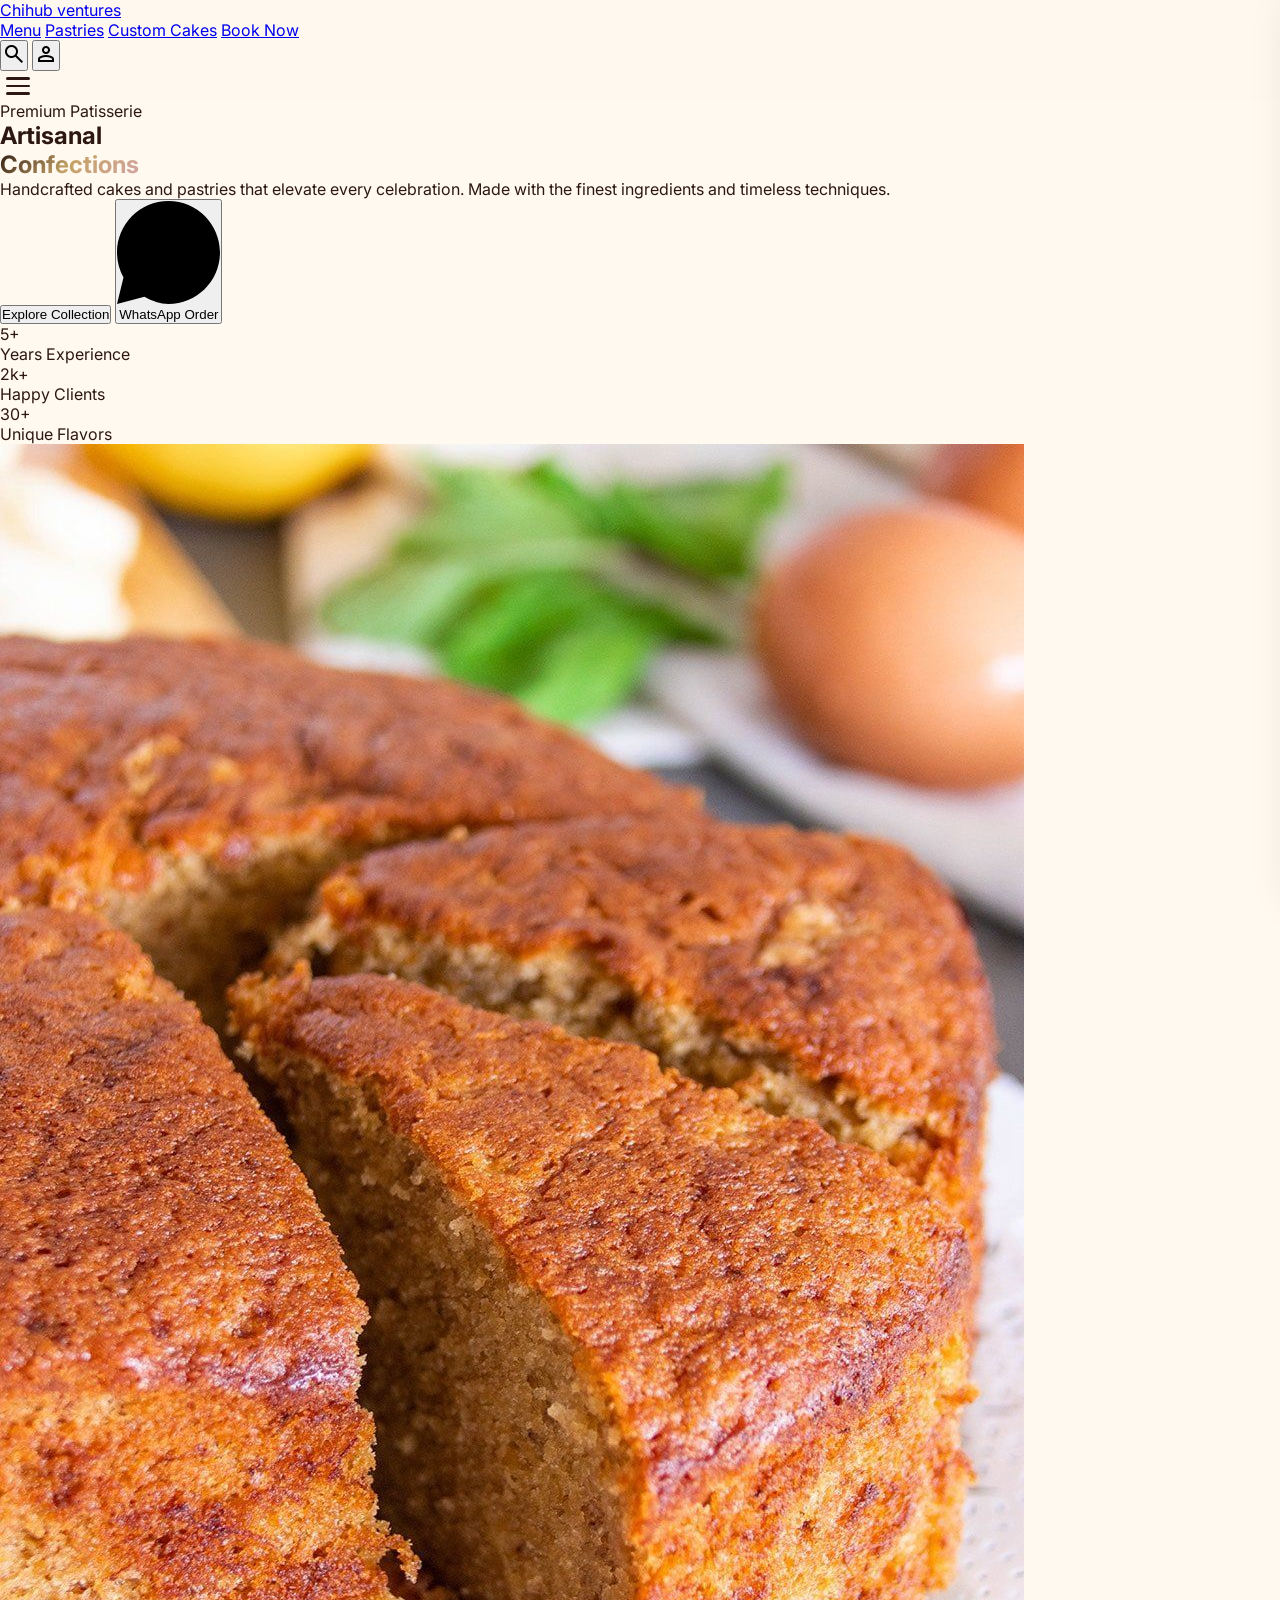
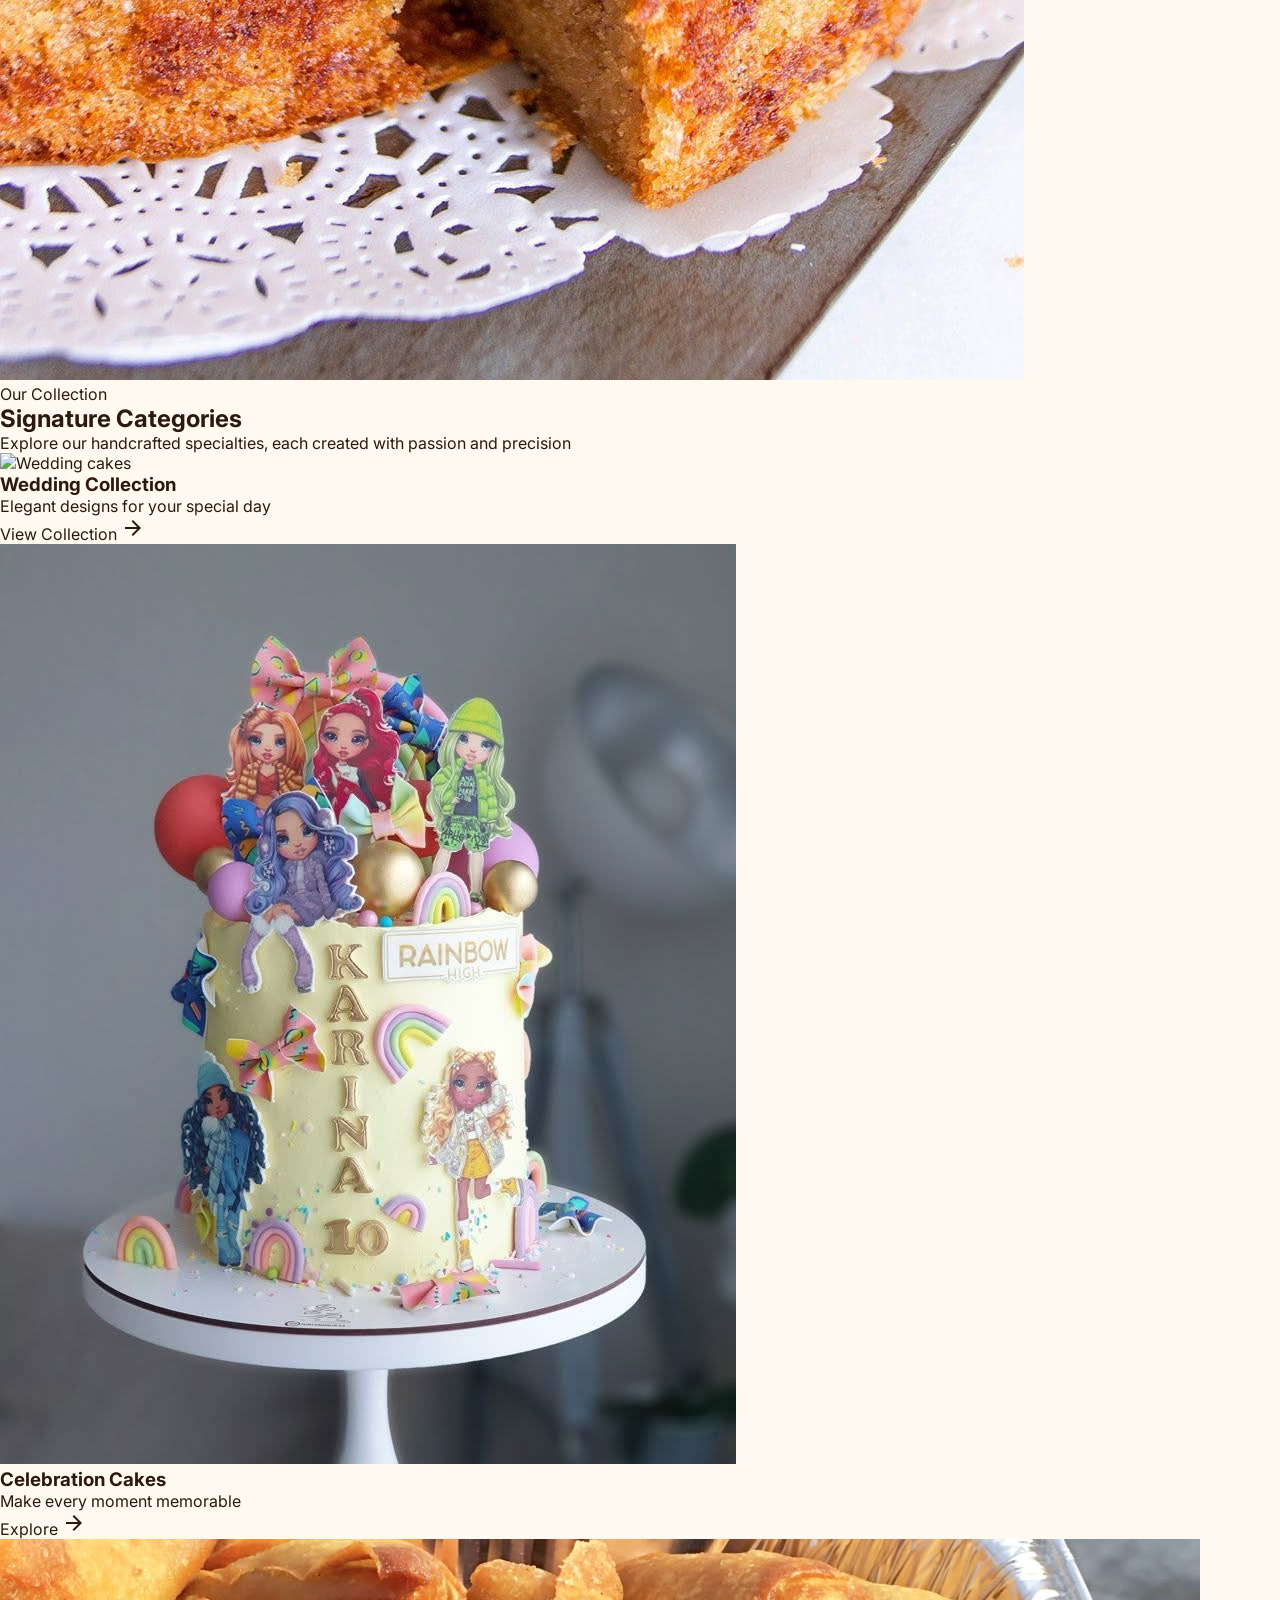
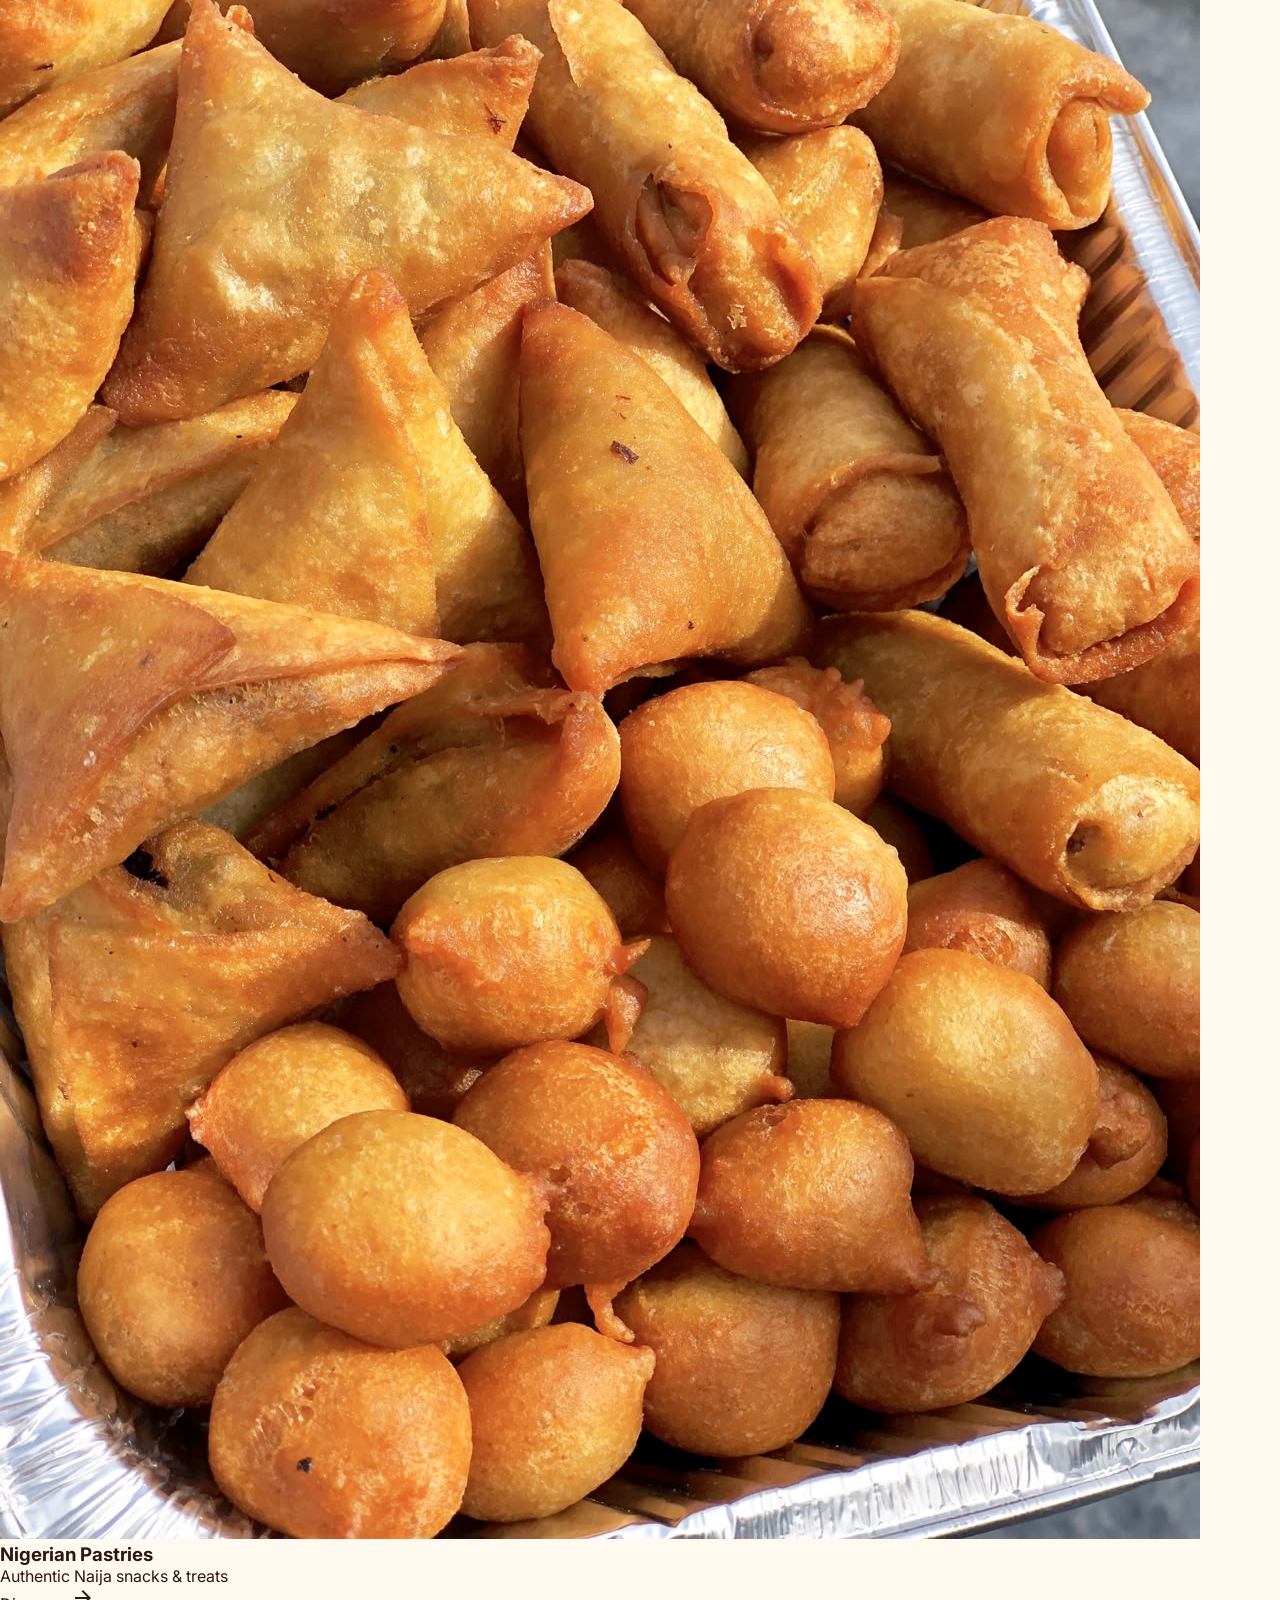
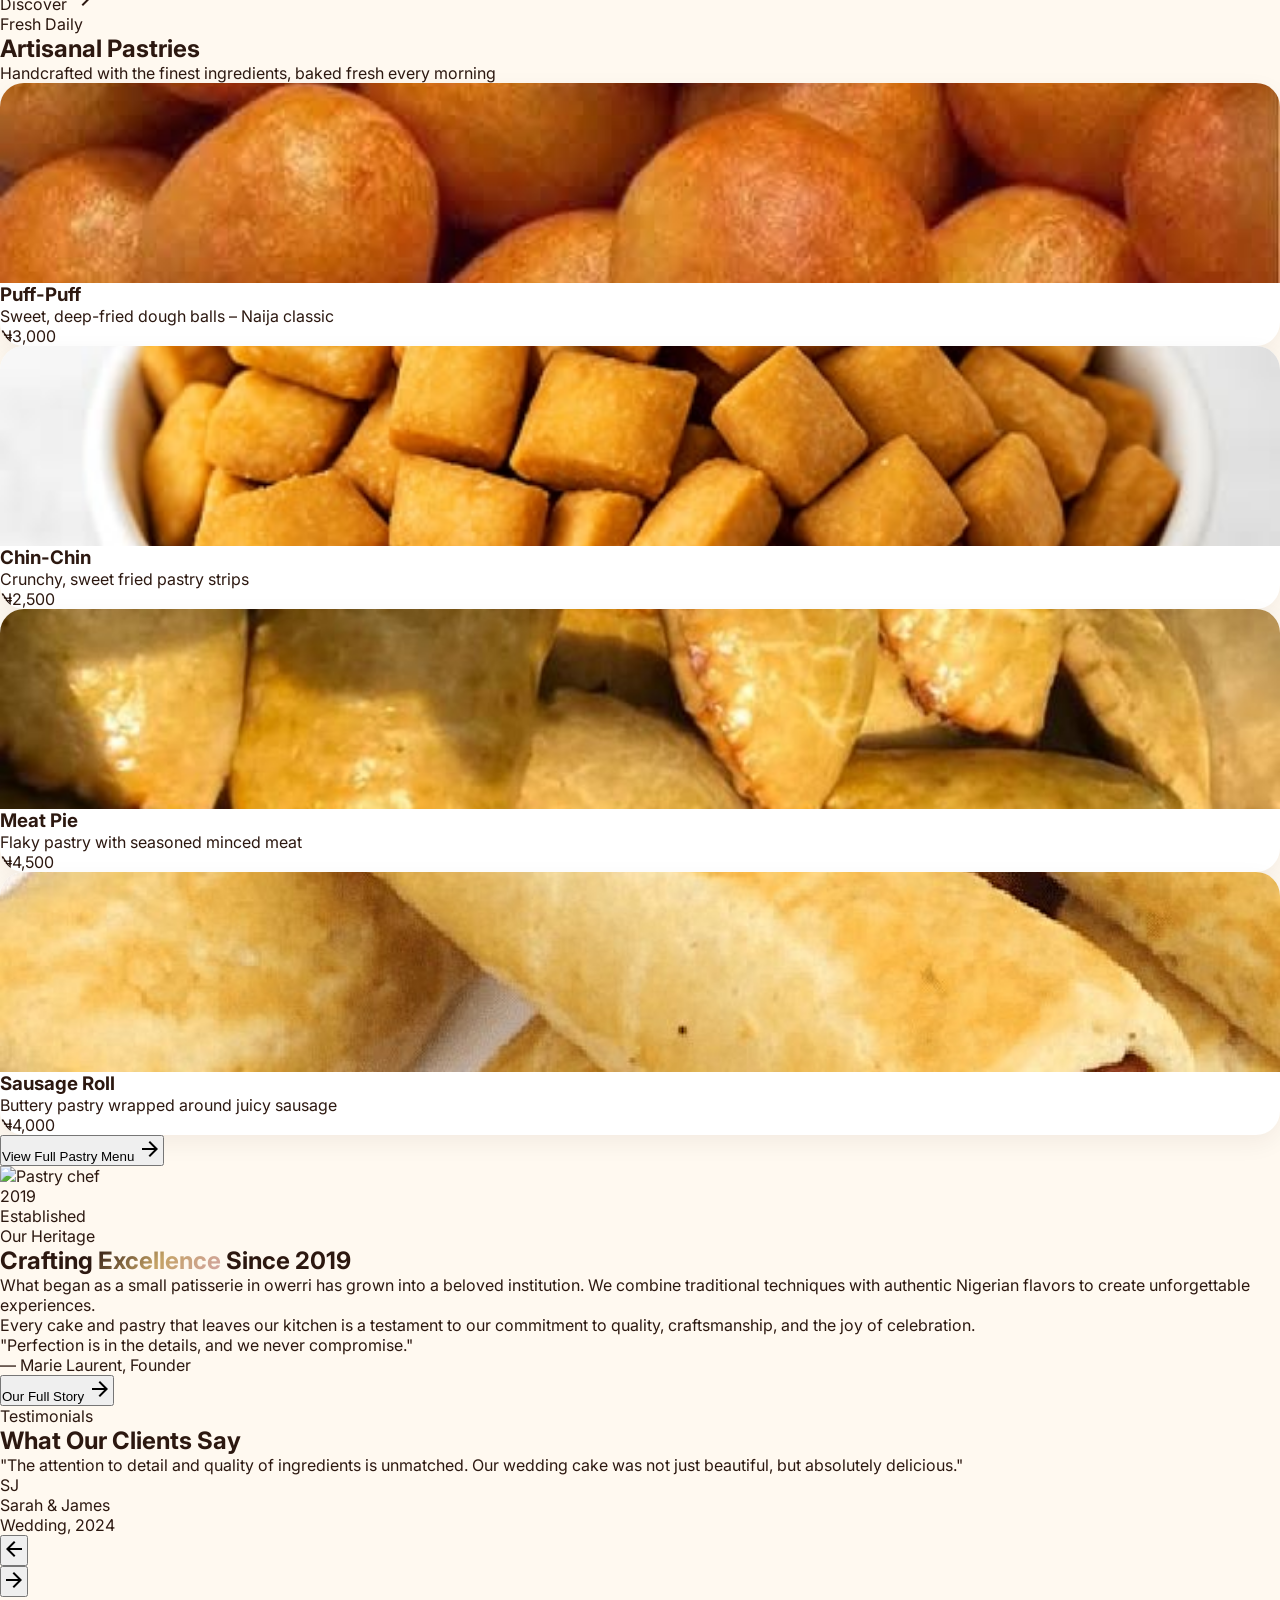
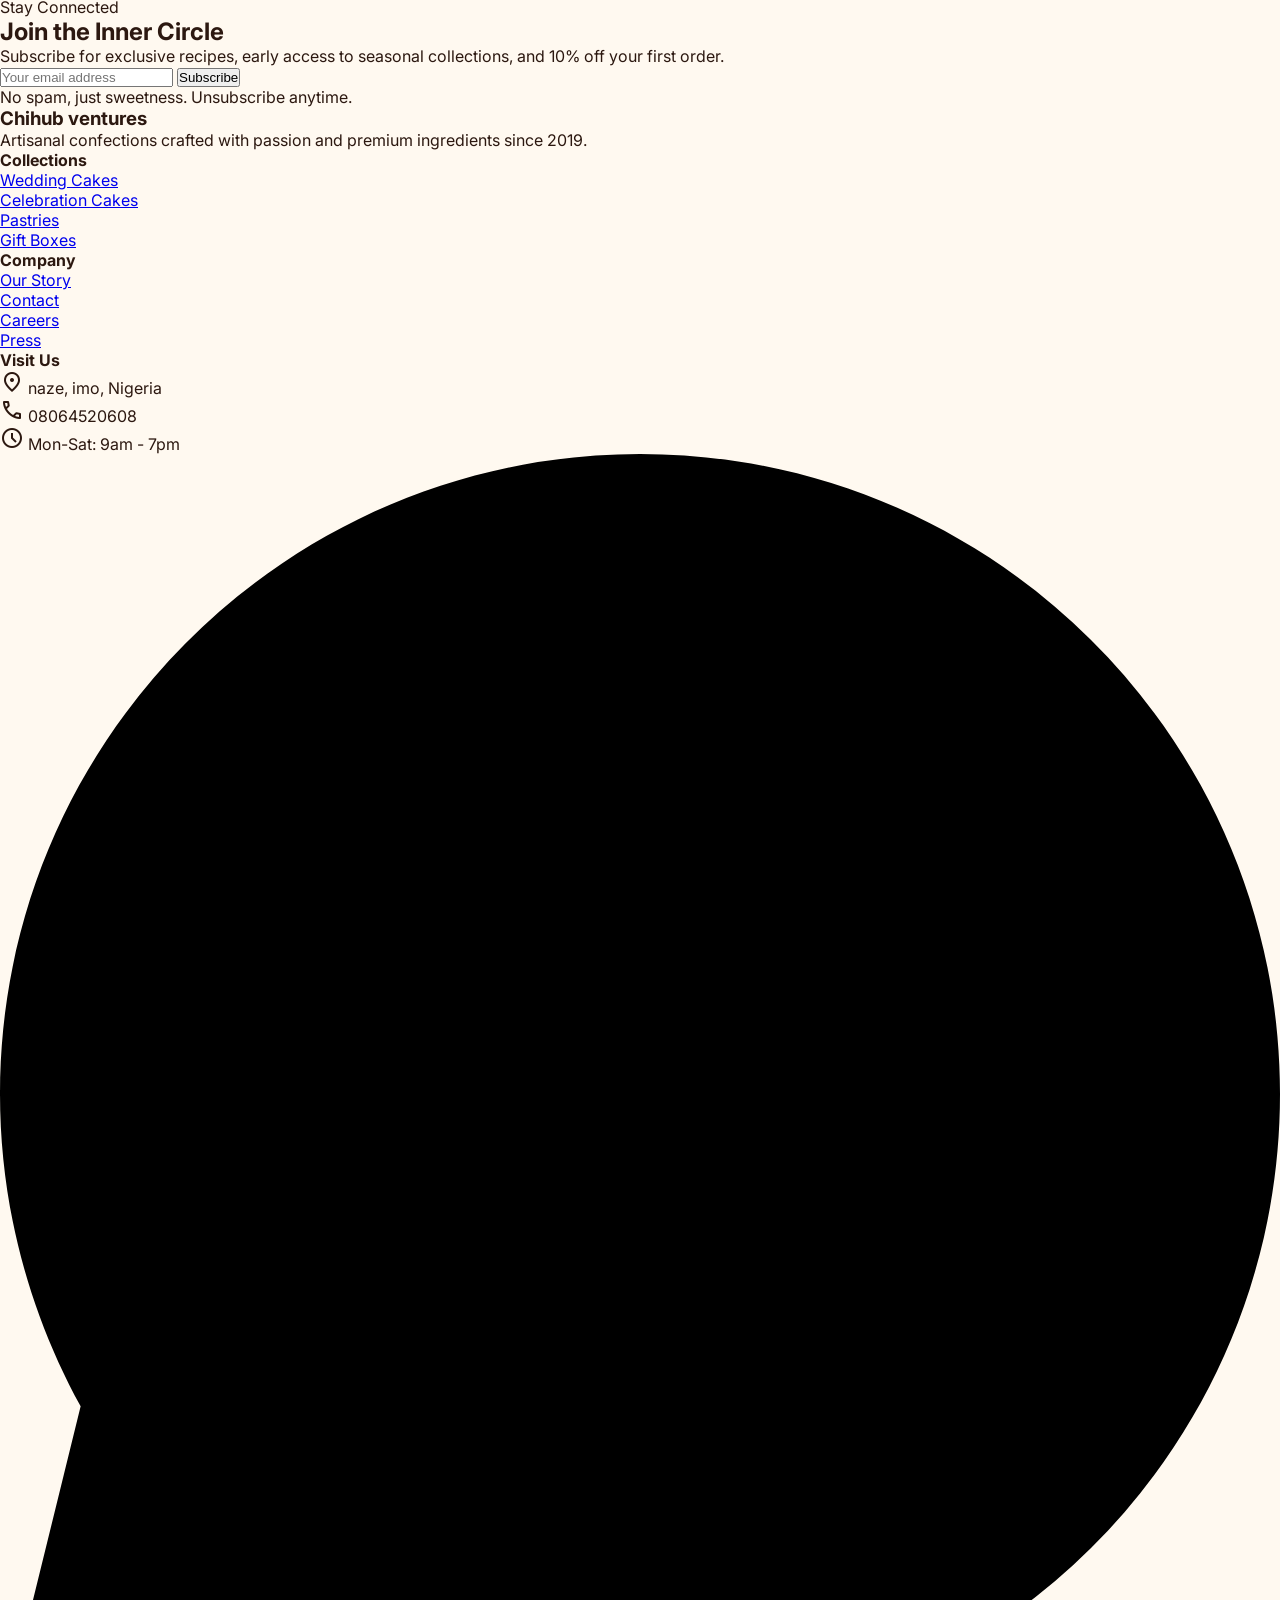
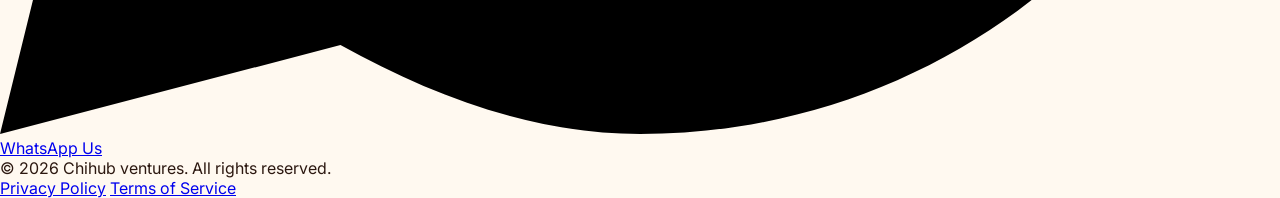
==== index.html @ c1a5bcb9 "made some changes" ====
<!DOCTYPE html>
<html class="light" lang="en">
<head>
    <meta charset="utf-8"/>
    <meta content="width=device-width, initial-scale=1.0" name="viewport"/>
    <title>Chihub ventures | Artisanal Confections</title>
    <script src="https://cdn.tailwindcss.com?plugins=forms,container-queries"></script>
    <link href="https://fonts.googleapis.com/css2?family=Libre+Caslon+Text:ital,wght@0,400;0,700;1,400&family=Plus+Jakarta+Sans:wght@300;400;500;600;700;800&family=Inter:wght@300;400;500;600;700;800;900&display=swap" rel="stylesheet"/>
    <link rel="stylesheet" href="./style.css">
    <link href="https://fonts.googleapis.com/css2?family=Material+Symbols+Outlined:wght,FILL@100..700,0..1&display=swap" rel="stylesheet"/>
    <script id="tailwind-config">
        tailwind.config = {
            darkMode: "class",
            theme: {
                extend: {
                    colors: {
                        'cream': '#FFF9F0',
                        'chocolate': '#2C1810',
                        'caramel': '#C4A265',
                        'rose': '#D4A5A5',
                        'charcoal': '#1A1A1A',
                        'warm-gray': '#F5F0EB',
                        'soft-black': '#2D2D2D',
                    },
                    fontFamily: {
                        'display': ['Libre Caslon Text', 'serif'],
                        'sans': ['Inter', 'Plus Jakarta Sans', 'sans-serif'],
                    },
                    animation: {
                        'float': 'float 6s ease-in-out infinite',
                        'float-delayed': 'float 6s ease-in-out 2s infinite',
                        'slide-up': 'slideUp 0.8s cubic-bezier(0.16, 1, 0.3, 1) forwards',
                        'fade-in': 'fadeIn 0.5s ease forwards',
                        'scale-in': 'scaleIn 0.6s cubic-bezier(0.16, 1, 0.3, 1) forwards',
                    },
                    keyframes: {
                        float: {
                            '0%, 100%': { transform: 'translateY(0px)' },
                            '50%': { transform: 'translateY(-20px)' },
                        },
                        slideUp: {
                            '0%': { opacity: '0', transform: 'translateY(60px)' },
                            '100%': { opacity: '1', transform: 'translateY(0)' },
                        },
                        fadeIn: {
                            '0%': { opacity: '0' },
                            '100%': { opacity: '1' },
                        },
                        scaleIn: {
                            '0%': { opacity: '0', transform: 'scale(0.9)' },
                            '100%': { opacity: '1', transform: 'scale(1)' },
                        },
                    },
                },
            },
        }
    </script>
</head>
<body class="bg-cream">

    <!-- WHATSAPP FLOATING BUTTON -->
    <a href="https://wa.me/2348064520608?text=Hello%20Chihub%20ventures!%20I'd%20like%20to%20place%20an%20order%20or%20make%20an%20inquiry." 
       target="_blank" 
       class="whatsapp-float bg-[#25D366] text-white w-16 h-16 rounded-full shadow-2xl flex items-center justify-center transition-transform cursor-pointer z-50"
       title="Chat with us on WhatsApp">
        <svg viewBox="0 0 32 32" class="w-8 h-8 fill-current">
            <path d="M16 0C7.164 0 0 7.164 0 16c0 2.816 0.736 5.472 2.016 7.808L0 32l8.512-2.224C10.848 31.072 13.36 32 16 32c8.836 0 16-7.164 16-16S24.836 0 16 0zm0 28.8c-2.4 0-4.64-0.64-6.608-1.76l-0.48-0.288-5.056 1.328 1.344-4.928-0.304-0.48C4.304 21.28 3.6 19.04 3.6 16.8 3.6 9.36 9.16 3.2 16 3.2s12.4 6.16 12.4 13.6S22.84 28.8 16 28.8zm6.8-10.24c-0.368-0.192-2.192-1.088-2.528-1.216-0.336-0.128-0.576-0.192-0.816 0.192-0.24 0.384-0.928 1.216-1.136 1.472-0.208 0.256-0.416 0.288-0.784 0.096-0.368-0.192-1.552-0.576-2.96-1.824-1.088-0.976-1.824-2.176-2.048-2.544-0.224-0.368-0.032-0.56 0.16-0.736 0.16-0.16 0.368-0.416 0.544-0.624 0.176-0.208 0.24-0.352 0.368-0.592 0.128-0.24 0.064-0.448-0.032-0.624-0.096-0.176-0.816-1.968-1.12-2.688-0.304-0.72-0.608-0.624-0.816-0.624-0.208 0-0.448-0.032-0.688-0.032s-0.624 0.096-0.944 0.448c-0.32 0.352-1.232 1.2-1.232 2.928s1.264 3.392 1.44 3.632c0.176 0.24 2.48 3.792 6.016 5.312 0.848 0.368 1.504 0.592 2.016 0.752 0.848 0.272 1.616 0.224 2.224 0.128 0.68-0.096 2.192-0.896 2.496-1.76 0.304-0.864 0.304-1.6 0.208-1.76-0.096-0.16-0.336-0.256-0.704-0.448z"/>
        </svg>
    </a>

    <!-- LOADING SCREEN -->
    <div id="loader" class="fixed inset-0 z-[10000] bg-cream flex flex-col items-center justify-center transition-all duration-1000">
        <div class="text-center space-y-8">
            <div class="relative w-24 h-24 mx-auto">
                <div class="absolute inset-0 flex items-center justify-center text-6xl animate-bounce">🎂</div>
                <div class="absolute inset-0 border-4 border-caramel/20 rounded-full animate-ping"></div>
            </div>
            <div>
                <h1 class="text-4xl font-display font-bold text-chocolate tracking-tight">
                    Chihub ventures
                </h1>
                <p class="text-chocolate/40 text-sm font-sans mt-2">Crafting Excellence</p>
            </div>
            <div class="w-64 h-1 bg-chocolate/10 rounded-full overflow-hidden mx-auto">
                <div id="loader-bar" class="h-full bg-gradient-to-r from-caramel to-rose rounded-full transition-all duration-300" style="width: 0%"></div>
            </div>
            <p id="loader-percent" class="text-chocolate/50 text-sm font-sans">0%</p>
        </div>
    </div>

    <!-- MOBILE MENU OVERLAY -->
    <div class="mobile-menu-overlay" id="mobileMenuOverlay" onclick="closeMobileMenu()"></div>

    <!-- MOBILE MENU PANEL -->
    <div class="mobile-menu-panel" id="mobileMenuPanel">
        <button class="close-btn" onclick="closeMobileMenu()">✕</button>
        <div class="brand">Chihub<span>ventures</span></div>
        <a class="nav-link" href="#" onclick="navigateTo('home'); closeMobileMenu();">
            <span class="material-symbols-outlined">home</span> Home
        </a>
        <a class="nav-link" href="#" onclick="navigateTo('menu'); closeMobileMenu();">
            <span class="material-symbols-outlined">cake</span> Menu
        </a>
        <a class="nav-link" href="#" onclick="navigateTo('pastries'); closeMobileMenu();">
            <span class="material-symbols-outlined">bakery_dining</span> Pastries
        </a>
        <a class="nav-link" href="#" onclick="navigateTo('custom'); closeMobileMenu();">
            <span class="material-symbols-outlined">brush</span> Custom Cakes
        </a>
        <a class="nav-link" href="#" onclick="openConsultation(); closeMobileMenu();">
            <span class="material-symbols-outlined">calendar_month</span> Book Now
        </a>
        <a class="nav-link" href="#" onclick="openProfile(); closeMobileMenu();">
            <span class="material-symbols-outlined">person</span> My Profile
        </a>
        <div class="mobile-cta">
            <button onclick="openConsultation(); closeMobileMenu();">
                <svg viewBox="0 0 32 32" class="w-5 h-5 fill-current"><path d="M16 0C7.164 0 0 7.164 0 16c0 2.816 0.736 5.472 2.016 7.808L0 32l8.512-2.224C10.848 31.072 13.36 32 16 32c8.836 0 16-7.164 16-16S24.836 0 16 0z"/></svg>
                Start a Consultation
            </button>
        </div>
    </div>

    <!-- WHATSAPP CONSULTATION MODAL -->
    <div class="modal" id="consultationModal">
        <div class="bg-white rounded-3xl shadow-2xl w-full max-w-lg mx-4 overflow-hidden relative" onclick="event.stopPropagation()">
            <button onclick="closeConsultation()" class="absolute top-4 right-4 text-chocolate/50 hover:text-chocolate transition-colors z-10">
                <span class="material-symbols-outlined">close</span>
            </button>
            <div class="bg-chocolate p-8 text-cream text-center">
                <span class="text-5xl mb-4 block">🎂</span>
                <h2 class="text-2xl font-display font-bold mb-2">Book a Consultation</h2>
                <p class="text-cream/80 text-sm font-sans">Let's create something amazing together!</p>
            </div>
            <div class="p-8">
                <form id="consultationForm" class="space-y-4">
                    <div>
                        <label class="block text-sm font-sans font-semibold text-chocolate mb-2">Your Name</label>
                        <input type="text" id="consultName" required 
                               class="w-full px-4 py-3 rounded-xl border border-chocolate/20 focus:border-caramel focus:outline-none transition-colors"
                               placeholder="Enter your full name"/>
                    </div>
                    <div>
                        <label class="block text-sm font-sans font-semibold text-chocolate mb-2">Phone Number</label>
                        <input type="tel" id="consultPhone" required 
                               class="w-full px-4 py-3 rounded-xl border border-chocolate/20 focus:border-caramel focus:outline-none transition-colors"
                               placeholder="e.g., 08012345678"/>
                    </div>
                    <div>
                        <label class="block text-sm font-sans font-semibold text-chocolate mb-2">What do you need?</label>
                        <select id="consultType" class="w-full px-4 py-3 rounded-xl border border-chocolate/20 focus:border-caramel focus:outline-none transition-colors">
                            <option value="Wedding Cake">Wedding Cake</option>
                            <option value="Birthday Cake">Birthday Cake</option>
                            <option value="Pastries">Nigerian Pastries</option>
                            <option value="Small Chops">Small Chops</option>
                            <option value="Corporate Event">Corporate Event</option>
                            <option value="Other">Other</option>
                        </select>
                    </div>
                    <div>
                        <label class="block text-sm font-sans font-semibold text-chocolate mb-2">Event Date</label>
                        <input type="date" id="consultDate" 
                               class="w-full px-4 py-3 rounded-xl border border-chocolate/20 focus:border-caramel focus:outline-none transition-colors"/>
                    </div>
                    <div>
                        <label class="block text-sm font-sans font-semibold text-chocolate mb-2">Additional Details</label>
                        <textarea id="consultDetails" rows="3"
                                  class="w-full px-4 py-3 rounded-xl border border-chocolate/20 focus:border-caramel focus:outline-none transition-colors"
                                  placeholder="Any special requirements or preferences..."></textarea>
                    </div>
                    <button type="submit" class="w-full bg-[#25D366] text-white py-4 rounded-xl font-sans font-semibold hover:bg-[#20bd5a] transition-all flex items-center justify-center gap-2">
                        <svg viewBox="0 0 32 32" class="w-5 h-5 fill-current">
                            <path d="M16 0C7.164 0 0 7.164 0 16c0 2.816 0.736 5.472 2.016 7.808L0 32l8.512-2.224C10.848 31.072 13.36 32 16 32c8.836 0 16-7.164 16-16S24.836 0 16 0z"/>
                        </svg>
                        Continue on WhatsApp
                    </button>
                </form>
                <p class="text-xs text-chocolate/40 text-center mt-4 font-sans">You'll be redirected to WhatsApp to complete your booking</p>
            </div>
        </div>
    </div>

    <!-- SEARCH MODAL -->
    <div class="modal" id="searchModal">
        <div class="bg-white rounded-3xl shadow-2xl w-full max-w-2xl mx-4 overflow-hidden" onclick="event.stopPropagation()">
            <div class="p-6 border-b">
                <div class="flex items-center gap-4">
                    <span class="material-symbols-outlined text-chocolate/50">search</span>
                    <input type="text" id="searchInput" placeholder="Search cakes, pastries, flavors..." 
                           class="flex-1 text-lg font-sans text-chocolate outline-none placeholder-chocolate/30"
                           autocomplete="off"/>
                    <button onclick="closeSearch()" class="text-chocolate/50 hover:text-chocolate transition-colors">
                        <span class="material-symbols-outlined">close</span>
                    </button>
                </div>
            </div>
            <div class="search-results p-6" id="searchResults">
                <p class="text-chocolate/40 text-sm font-sans text-center">Start typing to search...</p>
            </div>
        </div>
    </div>

    <!-- PROFILE MODAL -->
    <div class="modal" id="profileModal">
        <div class="bg-white rounded-3xl shadow-2xl w-full max-w-2xl mx-4 max-h-[90vh] overflow-y-auto" onclick="event.stopPropagation()">
            <div class="p-8 border-b sticky top-0 bg-white z-10">
                <div class="flex items-center justify-between">
                    <h2 class="text-2xl font-display font-bold text-chocolate">My Profile</h2>
                    <button onclick="closeProfile()" class="text-chocolate/50 hover:text-chocolate transition-colors">
                        <span class="material-symbols-outlined">close</span>
                    </button>
                </div>
            </div>
            <div class="p-8 space-y-8">
                <div class="flex items-center gap-4 p-6 bg-warm-gray rounded-2xl">
                    <div class="w-16 h-16 bg-caramel rounded-full flex items-center justify-center text-white text-2xl font-bold">V</div>
                    <div>
                        <h3 class="font-sans font-bold text-chocolate text-lg">Valued Customer</h3>
                        <p class="text-sm text-chocolate/50">Welcome back!</p>
                    </div>
                </div>
                <div>
                    <h3 class="font-display font-bold text-xl text-chocolate mb-4 flex items-center gap-2">
                        <span class="material-symbols-outlined text-caramel">history</span>
                        Recently Viewed
                    </h3>
                    <div id="recentlyViewed" class="space-y-3">
                        <p class="text-chocolate/40 text-sm font-sans text-center py-8">No items viewed yet. Start exploring our menu!</p>
                    </div>
                </div>
                <div>
                    <h3 class="font-display font-bold text-xl text-chocolate mb-4 flex items-center gap-2">
                        <span class="material-symbols-outlined text-caramel">bolt</span>
                        Quick Actions
                    </h3>
                    <div class="grid grid-cols-2 gap-3">
                        <button onclick="closeProfile(); navigateTo('menu')" class="p-4 bg-caramel/5 rounded-xl hover:bg-caramel/10 transition-colors text-left">
                            <span class="material-symbols-outlined text-caramel mb-2">cake</span>
                            <p class="font-sans font-semibold text-sm text-chocolate">View Cakes</p>
                        </button>
                        <button onclick="closeProfile(); navigateTo('pastries')" class="p-4 bg-rose/5 rounded-xl hover:bg-rose/10 transition-colors text-left">
                            <span class="material-symbols-outlined text-rose mb-2">bakery_dining</span>
                            <p class="font-sans font-semibold text-sm text-chocolate">View Pastries</p>
                        </button>
                        <button onclick="closeProfile(); openConsultation()" class="p-4 bg-chocolate/5 rounded-xl hover:bg-chocolate/10 transition-colors text-left">
                            <span class="material-symbols-outlined text-chocolate mb-2">calendar_month</span>
                            <p class="font-sans font-semibold text-sm text-chocolate">Book Consultation</p>
                        </button>
                        <a href="https://wa.me/2348064520608" target="_blank" class="p-4 bg-[#25D366]/5 rounded-xl hover:bg-[#25D366]/10 transition-colors text-left">
                            <span class="material-symbols-outlined text-[#25D366] mb-2">chat</span>
                            <p class="font-sans font-semibold text-sm text-chocolate">WhatsApp Chat</p>
                        </a>
                    </div>
                </div>
            </div>
        </div>
    </div>

    <!-- NAVIGATION -->
    <nav class="sticky top-0 z-50 bg-cream/90 backdrop-blur-xl border-b border-chocolate/5 transition-all duration-500" id="navbar">
        <div class="max-w-7xl mx-auto px-6 lg:px-12">
            <div class="flex items-center justify-between py-5">
                <a href="#" class="text-2xl font-display font-bold text-chocolate tracking-tight hover:opacity-80 transition-opacity" onclick="navigateTo('home')">
                    Chihub ventures
                </a>
                <div class="hidden lg:flex items-center gap-12">
                    <a href="#" class="text-sm font-sans font-medium text-chocolate/70 hover:text-chocolate transition-colors hover-line" onclick="navigateTo('menu')">Menu</a>
                    <a href="#" class="text-sm font-sans font-medium text-chocolate/70 hover:text-chocolate transition-colors hover-line" onclick="navigateTo('pastries')">Pastries</a>
                    <a href="#" class="text-sm font-sans font-medium text-chocolate/70 hover:text-chocolate transition-colors hover-line" onclick="navigateTo('custom')">Custom Cakes</a>
                    <a href="#" class="text-sm font-sans font-medium text-chocolate/70 hover:text-chocolate transition-colors hover-line" onclick="openConsultation()">Book Now</a>
                </div>
                <div class="flex items-center gap-5">
                    <button onclick="openSearch()" class="text-chocolate/70 hover:text-chocolate transition-colors">
                        <span class="material-symbols-outlined">search</span>
                    </button>
                    <button onclick="openProfile()" class="text-chocolate/70 hover:text-chocolate transition-colors relative">
                        <span class="material-symbols-outlined">person</span>
                        <span id="notificationDot" class="absolute -top-1 -right-1 w-2 h-2 bg-caramel rounded-full hidden"></span>
                    </button>
                    <!-- Mobile Hamburger Button -->
                    <button class="lg:hidden hamburger-btn" onclick="toggleMobileMenu()" aria-label="Toggle menu">
                        <span></span>
                        <span></span>
                        <span></span>
                    </button>
                </div>
            </div>
        </div>
        <div class="h-[2px] bg-chocolate/5">
            <div id="progress-bar" class="h-full bg-gradient-to-r from-caramel to-rose transition-all duration-300" style="width: 0%"></div>
        </div>
    </nav>

    <!-- HOME PAGE -->
    <div class="page active" id="home-page">
        <!-- Hero Section -->
        <section class="relative min-h-[90vh] flex items-center">
            <div class="absolute inset-0 z-0">
                <div class="absolute inset-0 bg-gradient-to-br from-cream via-warm-gray to-cream"></div>
                <div class="absolute top-20 right-20 w-96 h-96 bg-caramel/10 rounded-full blur-3xl animate-float"></div>
                <div class="absolute bottom-20 left-10 w-72 h-72 bg-rose/10 rounded-full blur-3xl animate-float-delayed"></div>
            </div>
            <div class="relative z-10 max-w-7xl mx-auto px-6 lg:px-12 w-full">
                <div class="grid lg:grid-cols-2 gap-16 items-center">
                    <div class="space-y-8 reveal">
                        <div class="space-y-4">
                            <span class="inline-block text-xs font-sans font-semibold text-caramel uppercase tracking-[0.3em] bg-caramel/5 px-4 py-2 rounded-full">Premium Patisserie</span>
                            <h1 class="text-5xl lg:text-7xl font-display font-bold text-chocolate leading-[1.1] tracking-tight">
                                Artisanal<br/>
                                <span class="text-gradient italic">Confections</span>
                            </h1>
                        </div>
                        <p class="text-lg text-chocolate/60 font-sans leading-relaxed max-w-lg">
                            Handcrafted cakes and pastries that elevate every celebration. Made with the finest ingredients and timeless techniques.
                        </p>
                        <div class="flex flex-wrap gap-4">
                            <button class="btn-primary bg-chocolate text-cream px-8 py-4 rounded-full text-sm font-sans font-semibold tracking-wider hover:bg-chocolate/90 transition-all transform hover:-translate-y-1 shadow-xl shadow-chocolate/10" onclick="navigateTo('menu')">
                                Explore Collection
                            </button>
                            <button class="border-2 border-chocolate/20 text-chocolate px-8 py-4 rounded-full text-sm font-sans font-semibold tracking-wider hover:border-chocolate hover:bg-chocolate/5 transition-all transform hover:-translate-y-1 flex items-center gap-2" onclick="openConsultation()">
                                <svg viewBox="0 0 32 32" class="w-4 h-4 fill-current"><path d="M16 0C7.164 0 0 7.164 0 16c0 2.816 0.736 5.472 2.016 7.808L0 32l8.512-2.224C10.848 31.072 13.36 32 16 32c8.836 0 16-7.164 16-16S24.836 0 16 0z"/></svg>
                                WhatsApp Order
                            </button>
                        </div>
                        <div class="flex gap-10 pt-4">
                            <div>
                                <div class="text-3xl font-display font-bold text-chocolate">5+</div>
                                <div class="text-xs text-chocolate/50 font-sans mt-1">Years Experience</div>
                            </div>
                            <div>
                                <div class="text-3xl font-display font-bold text-chocolate">2k+</div>
                                <div class="text-xs text-chocolate/50 font-sans mt-1">Happy Clients</div>
                            </div>
                            <div>
                                <div class="text-3xl font-display font-bold text-chocolate">30+</div>
                                <div class="text-xs text-chocolate/50 font-sans mt-1">Unique Flavors</div>
                            </div>
                        </div>
                    </div>
                    <div class="relative reveal">
                        <div class="relative rounded-3xl overflow-hidden shadow-2xl">
                            <img src="./images/cake1.jpg" 
                                 alt="hero cake" 
                                 class="w-full h-[600px] object-cover hover:scale-105 transition-transform duration-700"/>
                        </div>
                    </div>
                </div>
            </div>
        </section>

        <!-- Categories Grid -->
        <section class="py-24 lg:py-32">
            <div class="max-w-7xl mx-auto px-6 lg:px-12">
                <div class="text-center mb-16 reveal">
                    <span class="text-xs font-sans font-semibold text-caramel uppercase tracking-[0.3em]">Our Collection</span>
                    <h2 class="text-4xl lg:text-5xl font-display font-bold text-chocolate mt-4 mb-6">Signature Categories</h2>
                    <p class="text-chocolate/60 max-w-xl mx-auto font-sans">Explore our handcrafted specialties, each created with passion and precision</p>
                </div>
                <div class="grid md:grid-cols-2 lg:grid-cols-3 gap-6">
                    <div class="card-3d group relative bg-white rounded-3xl overflow-hidden shadow-lg hover:shadow-2xl transition-all duration-500 reveal cursor-pointer" data-tilt onclick="navigateTo('menu')">
                        <div class="relative h-80 overflow-hidden">
                            <img src="https://images.unsplash.com/photo-1535254973040-607b474cb50d?w=600&h=400&fit=crop&crop=center&auto=format" 
                                 alt="Wedding cakes" 
                                 class="w-full h-full object-cover group-hover:scale-110 transition-transform duration-700"/>
                            <div class="absolute inset-0 bg-gradient-to-t from-chocolate/80 via-transparent to-transparent opacity-0 group-hover:opacity-100 transition-opacity duration-500"></div>
                        </div>
                        <div class="p-6 relative">
                            <h3 class="text-xl font-display font-bold text-chocolate mb-2">Wedding Collection</h3>
                            <p class="text-sm text-chocolate/60 font-sans mb-4">Elegant designs for your special day</p>
                            <span class="text-sm font-sans font-semibold text-caramel hover:text-chocolate transition-colors inline-flex items-center gap-2 group/arrow cursor-pointer">
                                View Collection
                                <span class="material-symbols-outlined text-sm group-hover/arrow:translate-x-1 transition-transform">arrow_forward</span>
                            </span>
                        </div>
                    </div>
                    <div class="card-3d group relative bg-white rounded-3xl overflow-hidden shadow-lg hover:shadow-2xl transition-all duration-500 reveal cursor-pointer" data-tilt onclick="navigateTo('menu')">
                        <div class="relative h-80 overflow-hidden">
                            <img src="./images/IMG_4924.JPG" 
                                 alt="Birthday cakes"  
                                 class="w-full h-full object-cover group-hover:scale-110 transition-transform duration-700"/>
                            <div class="absolute inset-0 bg-gradient-to-t from-chocolate/80 via-transparent to-transparent opacity-0 group-hover:opacity-100 transition-opacity duration-500"></div>
                        </div>
                        <div class="p-6 relative">
                            <h3 class="text-xl font-display font-bold text-chocolate mb-2">Celebration Cakes</h3>
                            <p class="text-sm text-chocolate/60 font-sans mb-4">Make every moment memorable</p>
                            <span class="text-sm font-sans font-semibold text-caramel hover:text-chocolate transition-colors inline-flex items-center gap-2 group/arrow cursor-pointer">
                                Explore
                                <span class="material-symbols-outlined text-sm group-hover/arrow:translate-x-1 transition-transform">arrow_forward</span>
                            </span>
                        </div>
                    </div>
                    <div class="card-3d group relative bg-white rounded-3xl overflow-hidden shadow-lg hover:shadow-2xl transition-all duration-500 reveal cursor-pointer" data-tilt onclick="navigateTo('pastries')">
                        <div class="relative h-80 overflow-hidden">
                            <img src="./images/smallchops.jpg" 
                                 alt="Seasonal specials" 
                                 class="w-full h-full object-cover group-hover:scale-110 transition-transform duration-700"/>
                            <div class="absolute inset-0 bg-gradient-to-t from-chocolate/80 via-transparent to-transparent opacity-0 group-hover:opacity-100 transition-opacity duration-500"></div>
                        </div>
                        <div class="p-6 relative">
                            <h3 class="text-xl font-display font-bold text-chocolate mb-2">Nigerian Pastries</h3>
                            <p class="text-sm text-chocolate/60 font-sans mb-4">Authentic Naija snacks & treats</p>
                            <span class="text-sm font-sans font-semibold text-caramel hover:text-chocolate transition-colors inline-flex items-center gap-2 group/arrow cursor-pointer">
                                Discover
                                <span class="material-symbols-outlined text-sm group-hover/arrow:translate-x-1 transition-transform">arrow_forward</span>
                            </span>
                        </div>
                    </div>
                </div>
            </div>
        </section>

        <!-- Pastries Preview -->
        <section class="py-24 lg:py-32 bg-white">
            <div class="max-w-7xl mx-auto px-6 lg:px-12">
                <div class="text-center mb-16 reveal">
                    <span class="text-xs font-sans font-semibold text-caramel uppercase tracking-[0.3em]">Fresh Daily</span>
                    <h2 class="text-4xl lg:text-5xl font-display font-bold text-chocolate mt-4 mb-6">Artisanal Pastries</h2>
                    <p class="text-chocolate/60 max-w-xl mx-auto font-sans">Handcrafted with the finest ingredients, baked fresh every morning</p>
                </div>
                <div class="grid md:grid-cols-2 lg:grid-cols-4 gap-6" id="homePastries">
                    <!-- Pastry 1: Puff-Puff -->
                    <div class="pastry-card">
                        <div class="pastry-img"><img src="./images/puff puff.jpg" alt="Puff-Puff"></div>
                        <div class="p-5">
                            <h3 class="text-lg font-display font-bold text-chocolate">Puff-Puff</h3>
                            <p class="text-sm text-chocolate/60 mt-1">Sweet, deep-fried dough balls – Naija classic</p>
                            <span class="inline-block mt-3 text-caramel font-bold">₦3,000</span>
                        </div>
                    </div>
                    <!-- Pastry 2: Chin-Chin -->
                    <div class="pastry-card">
                        <div class="pastry-img"><img src="./images/chin-chin.jpg" alt="Chin-Chin"></div>
                        <div class="p-5">
                            <h3 class="text-lg font-display font-bold text-chocolate">Chin-Chin</h3>
                            <p class="text-sm text-chocolate/60 mt-1">Crunchy, sweet fried pastry strips</p>
                            <span class="inline-block mt-3 text-caramel font-bold">₦2,500</span>
                        </div>
                    </div>
                    <!-- Pastry 3: Meat Pie -->
                    <div class="pastry-card">
                        <div class="pastry-img"><img src="./images/meat pie.jpg" alt="Meat Pie"></div>
                        <div class="p-5">
                            <h3 class="text-lg font-display font-bold text-chocolate">Meat Pie</h3>
                            <p class="text-sm text-chocolate/60 mt-1">Flaky pastry with seasoned minced meat</p>
                            <span class="inline-block mt-3 text-caramel font-bold">₦4,500</span>
                        </div>
                    </div>
                    <!-- Pastry 4: Sausage Roll -->
                    <div class="pastry-card">
                        <div class="pastry-img"><img src="./images/sausage roll.jpg" alt="Sausage Roll"></div>
                        <div class="p-5">
                            <h3 class="text-lg font-display font-bold text-chocolate">Sausage Roll</h3>
                            <p class="text-sm text-chocolate/60 mt-1">Buttery pastry wrapped around juicy sausage</p>
                            <span class="inline-block mt-3 text-caramel font-bold">₦4,000</span>
                        </div>
                    </div>
                </div>
                <div class="text-center mt-12 reveal">
                    <button onclick="navigateTo('pastries')" class="btn-primary bg-transparent border-2 border-chocolate text-chocolate px-10 py-4 rounded-full text-sm font-sans font-semibold tracking-wider hover:bg-chocolate hover:text-cream transition-all inline-flex items-center gap-2 group">
                        View Full Pastry Menu
                        <span class="material-symbols-outlined group-hover:translate-x-1 transition-transform">arrow_forward</span>
                    </button>
                </div>
            </div>
        </section>
    </div>

    <!-- MENU PAGE -->
    <div class="page" id="menu-page">
        <section class="py-24 lg:py-32">
            <div class="max-w-7xl mx-auto px-6 lg:px-12">
                <div class="text-center mb-16">
                    <button onclick="navigateTo('home')" class="text-sm font-sans text-caramel hover:text-chocolate transition-colors mb-8 inline-flex items-center gap-2">
                        <span class="material-symbols-outlined">arrow_back</span> Back to Home
                    </button>
                    <span class="text-xs font-sans font-semibold text-caramel uppercase tracking-[0.3em]">Complete Collection</span>
                    <h2 class="text-4xl lg:text-5xl font-display font-bold text-chocolate mt-4 mb-6">Our Cake Collection</h2>
                    <div class="flex justify-center gap-4 flex-wrap">
                        <button class="px-6 py-2 rounded-full bg-chocolate text-cream text-sm font-sans font-semibold filter-btn active" data-filter="all">All Cakes</button>
                        <button class="px-6 py-2 rounded-full border border-chocolate/20 text-chocolate text-sm font-sans font-semibold filter-btn hover:bg-warm-gray transition-colors" data-filter="wedding">Wedding Cakes</button>
                        <button class="px-6 py-2 rounded-full border border-chocolate/20 text-chocolate text-sm font-sans font-semibold filter-btn hover:bg-warm-gray transition-colors" data-filter="birthday">Birthday Cakes</button>
                    </div>
                </div>
                <div class="grid md:grid-cols-2 lg:grid-cols-3 gap-8" id="cakeGrid"></div>
                <div class="text-center mt-12">
                    <button onclick="openConsultation()" class="btn-primary bg-chocolate text-cream px-10 py-4 rounded-full text-sm font-sans font-semibold tracking-wider hover:bg-chocolate/90 transition-all inline-flex items-center gap-2 group">
                        <svg viewBox="0 0 32 32" class="w-4 h-4 fill-current"><path d="M16 0C7.164 0 0 7.164 0 16c0 2.816 0.736 5.472 2.016 7.808L0 32l8.512-2.224C10.848 31.072 13.36 32 16 32c8.836 0 16-7.164 16-16S24.836 0 16 0z"/></svg>
                        Order Custom Cake via WhatsApp
                    </button>
                </div>
            </div>
        </section>
    </div>

    <!-- PASTRIES PAGE -->
    <div class="page" id="pastries-page">
        <section class="py-24 lg:py-32">
            <div class="max-w-7xl mx-auto px-6 lg:px-12">
                <div class="text-center mb-16">
                    <button onclick="navigateTo('home')" class="text-sm font-sans text-caramel hover:text-chocolate transition-colors mb-8 inline-flex items-center gap-2">
                        <span class="material-symbols-outlined">arrow_back</span> Back to Home
                    </button>
                    <span class="text-xs font-sans font-semibold text-caramel uppercase tracking-[0.3em]">Fresh Baked Daily</span>
                    <h2 class="text-4xl lg:text-5xl font-display font-bold text-chocolate mt-4 mb-6">Artisanal Pastries</h2>
                </div>
                <div class="grid md:grid-cols-2 lg:grid-cols-3 gap-8" id="pastryGrid"></div>
                <div class="text-center mt-12">
                    <button onclick="openConsultation()" class="btn-primary bg-chocolate text-cream px-10 py-4 rounded-full text-sm font-sans font-semibold tracking-wider hover:bg-chocolate/90 transition-all inline-flex items-center gap-2 group">
                        <svg viewBox="0 0 32 32" class="w-4 h-4 fill-current"><path d="M16 0C7.164 0 0 7.164 0 16c0 2.816 0.736 5.472 2.016 7.808L0 32l8.512-2.224C10.848 31.072 13.36 32 16 32c8.836 0 16-7.164 16-16S24.836 0 16 0z"/></svg>
                        Order Pastries via WhatsApp
                    </button>
                </div>
            </div>
        </section>
    </div>

    <!-- STORY SECTION -->
    <section class="py-24 lg:py-32 bg-warm-gray" id="story">
        <div class="max-w-7xl mx-auto px-6 lg:px-12">
            <div class="grid lg:grid-cols-2 gap-16 items-center">
                <div class="relative reveal">
                    <div class="relative rounded-3xl overflow-hidden shadow-2xl">
                        <img src="https://images.unsplash.com/photo-1550617931-e17a7b70dce2?w=800&h=500&fit=crop&crop=center&auto=format" 
                             alt="Pastry chef" 
                             class="w-full h-[500px] object-cover hover:scale-105 transition-transform duration-700"/>
                    </div>
                    <div class="absolute -bottom-6 -right-6 bg-chocolate text-cream rounded-2xl p-6 shadow-2xl animate-float">
                        <div class="text-3xl font-display font-bold">2019</div>
                        <div class="text-xs text-cream/70 font-sans mt-1">Established</div>
                    </div>
                </div>
                <div class="space-y-8 reveal">
                    <span class="text-xs font-sans font-semibold text-caramel uppercase tracking-[0.3em]">Our Heritage</span>
                    <h2 class="text-4xl lg:text-5xl font-display font-bold text-chocolate leading-tight">
                        Crafting <span class="text-gradient italic">Excellence</span> Since 2019
                    </h2>
                    <div class="space-y-4 text-chocolate/60 font-sans leading-relaxed">
                        <p>What began as a small patisserie in owerri has grown into a beloved institution. We combine traditional techniques with authentic Nigerian flavors to create unforgettable experiences.</p>
                        <p>Every cake and pastry that leaves our kitchen is a testament to our commitment to quality, craftsmanship, and the joy of celebration.</p>
                    </div>
                    <div class="border-l-2 border-caramel pl-6 py-2">
                        <p class="text-lg font-display italic text-chocolate/80">"Perfection is in the details, and we never compromise."</p>
                        <p class="text-sm font-sans text-chocolate/50 mt-2">— Marie Laurent, Founder</p>
                    </div>
                    <button class="btn-primary bg-chocolate text-cream px-8 py-4 rounded-full text-sm font-sans font-semibold tracking-wider hover:bg-chocolate/90 transition-all inline-flex items-center gap-2 group">
                        Our Full Story
                        <span class="material-symbols-outlined group-hover:translate-x-1 transition-transform">arrow_forward</span>
                    </button>
                </div>
            </div>
        </div>
    </section>

    <!-- TESTIMONIALS -->
    <section class="py-24 lg:py-32 bg-cream">
        <div class="max-w-4xl mx-auto px-6 lg:px-12 text-center">
            <span class="text-xs font-sans font-semibold text-caramel uppercase tracking-[0.3em] reveal">Testimonials</span>
            <h2 class="text-4xl lg:text-5xl font-display font-bold text-chocolate mt-4 mb-16 reveal">What Our Clients Say</h2>
            <div class="relative reveal">
                <div id="testimonial-content" class="transition-all duration-700">
                    <p class="text-xl lg:text-2xl font-display italic text-chocolate leading-relaxed mb-8" id="testimonial-text">
                        "The attention to detail and quality of ingredients is unmatched. Our wedding cake was not just beautiful, but absolutely delicious."
                    </p>
                    <div class="flex items-center justify-center gap-4">
                        <div class="w-12 h-12 bg-caramel rounded-full flex items-center justify-center text-white font-bold text-lg">SJ</div>
                        <div class="text-left">
                            <p class="font-sans font-semibold text-chocolate" id="testimonial-name">Sarah &amp; James</p>
                            <p class="text-sm text-chocolate/50 font-sans">Wedding, 2024</p>
                        </div>
                    </div>
                </div>
                <div class="flex justify-center gap-4 mt-12">
                    <button id="prev-btn" class="w-12 h-12 rounded-full border-2 border-chocolate/20 flex items-center justify-center hover:bg-chocolate hover:text-cream hover:border-chocolate transition-all duration-300">
                        <span class="material-symbols-outlined">arrow_back</span>
                    </button>
                    <div class="flex gap-2 items-center" id="dots-container">
                        <span class="w-2 h-2 rounded-full bg-chocolate cursor-pointer transition-all" data-index="0"></span>
                        <span class="w-2 h-2 rounded-full bg-chocolate/20 cursor-pointer transition-all" data-index="1"></span>
                        <span class="w-2 h-2 rounded-full bg-chocolate/20 cursor-pointer transition-all" data-index="2"></span>
                    </div>
                    <button id="next-btn" class="w-12 h-12 rounded-full border-2 border-chocolate/20 flex items-center justify-center hover:bg-chocolate hover:text-cream hover:border-chocolate transition-all duration-300">
                        <span class="material-symbols-outlined">arrow_forward</span>
                    </button>
                </div>
            </div>
        </div>
    </section>

    <!-- NEWSLETTER -->
    <section class="py-24 lg:py-32 bg-chocolate text-cream">
        <div class="max-w-4xl mx-auto px-6 lg:px-12 text-center reveal">
            <span class="text-xs font-sans font-semibold text-caramel uppercase tracking-[0.3em]">Stay Connected</span>
            <h2 class="text-4xl lg:text-5xl font-display font-bold mt-4 mb-6">Join the Inner Circle</h2>
            <p class="text-cream/70 font-sans mb-10 max-w-xl mx-auto">Subscribe for exclusive recipes, early access to seasonal collections, and 10% off your first order.</p>
            <div class="flex flex-col sm:flex-row gap-4 max-w-lg mx-auto">
                <input type="email" placeholder="Your email address" class="flex-1 px-6 py-4 rounded-full bg-white/10 border border-white/20 text-cream placeholder-cream/40 font-sans focus:outline-none focus:border-caramel transition-colors"/>
                <button class="bg-caramel text-chocolate px-8 py-4 rounded-full font-sans font-semibold tracking-wider hover:bg-caramel/90 transition-all transform hover:-translate-y-1">Subscribe</button>
            </div>
            <p class="text-cream/30 text-xs font-sans mt-4">No spam, just sweetness. Unsubscribe anytime.</p>
        </div>
    </section>

    <!-- FOOTER -->
    <footer class="bg-soft-black text-cream py-16 lg:py-20">
        <div class="max-w-7xl mx-auto px-6 lg:px-12">
            <div class="grid md:grid-cols-2 lg:grid-cols-4 gap-12 mb-12">
                <div class="space-y-4">
                    <h3 class="text-2xl font-display font-bold">Chihub ventures</h3>
                    <p class="text-cream/50 font-sans text-sm leading-relaxed">Artisanal confections crafted with passion and premium ingredients since 2019.</p>
                </div>
                <div>
                    <h4 class="font-sans font-semibold text-sm uppercase tracking-wider mb-4">Collections</h4>
                    <ul class="space-y-3 text-cream/50 text-sm font-sans">
                        <li><a href="#" class="hover:text-caramel transition-colors" onclick="navigateTo('menu')">Wedding Cakes</a></li>
                        <li><a href="#" class="hover:text-caramel transition-colors" onclick="navigateTo('menu')">Celebration Cakes</a></li>
                        <li><a href="#" class="hover:text-caramel transition-colors" onclick="navigateTo('pastries')">Pastries</a></li>
                        <li><a href="#" class="hover:text-caramel transition-colors">Gift Boxes</a></li>
                    </ul>
                </div>
                <div>
                    <h4 class="font-sans font-semibold text-sm uppercase tracking-wider mb-4">Company</h4>
                    <ul class="space-y-3 text-cream/50 text-sm font-sans">
                        <li><a href="#" class="hover:text-caramel transition-colors">Our Story</a></li>
                        <li><a href="#" class="hover:text-caramel transition-colors">Contact</a></li>
                        <li><a href="#" class="hover:text-caramel transition-colors">Careers</a></li>
                        <li><a href="#" class="hover:text-caramel transition-colors">Press</a></li>
                    </ul>
                </div>
                <div>
                    <h4 class="font-sans font-semibold text-sm uppercase tracking-wider mb-4">Visit Us</h4>
                    <ul class="space-y-3 text-cream/50 text-sm font-sans">
                        <li class="flex items-start gap-2">
                            <span class="material-symbols-outlined text-sm mt-0.5">location_on</span>
                        naze, imo, Nigeria
                        </li>
                        <li class="flex items-center gap-2">
                            <span class="material-symbols-outlined text-sm">call</span>
                            08064520608
                        </li>
                        <li class="flex items-center gap-2">
                            <span class="material-symbols-outlined text-sm">schedule</span>
                            Mon-Sat: 9am - 7pm
                        </li>
                        <li>
                            <a href="https://wa.me/2348064520608" target="_blank" class="text-[#25D366] hover:underline flex items-center gap-2">
                                <svg viewBox="0 0 32 32" class="w-4 h-4 fill-current"><path d="M16 0C7.164 0 0 7.164 0 16c0 2.816 0.736 5.472 2.016 7.808L0 32l8.512-2.224C10.848 31.072 13.36 32 16 32c8.836 0 16-7.164 16-16S24.836 0 16 0z"/></svg>
                                WhatsApp Us
                            </a>
                        </li>
                    </ul>
                </div>
            </div>
            <div class="pt-8 border-t border-cream/10 flex flex-col md:flex-row justify-between items-center gap-4 text-sm text-cream/30 font-sans">
                <p>© 2026 Chihub ventures. All rights reserved.</p>
                <div class="flex gap-6">
                    <a href="#" class="hover:text-cream/70 transition-colors">Privacy Policy</a>
                    <a href="#" class="hover:text-cream/70 transition-colors">Terms of Service</a>
                </div>
            </div>
        </div>
    </footer>

    <script>
        // ==================== MOBILE MENU FUNCTIONS ====================
        function toggleMobileMenu() {
            const overlay = document.getElementById('mobileMenuOverlay');
            const panel = document.getElementById('mobileMenuPanel');
            const hamburger = document.querySelector('.hamburger-btn');
            
            overlay.classList.toggle('active');
            panel.classList.toggle('open');
            hamburger.classList.toggle('active');
            
            // Prevent body scroll when menu is open
            document.body.style.overflow = panel.classList.contains('open') ? 'hidden' : '';
        }

        function closeMobileMenu() {
            const overlay = document.getElementById('mobileMenuOverlay');
            const panel = document.getElementById('mobileMenuPanel');
            const hamburger = document.querySelector('.hamburger-btn');
            
            overlay.classList.remove('active');
            panel.classList.remove('open');
            hamburger.classList.remove('active');
            document.body.style.overflow = '';
        }

        // Close mobile menu on escape key
        document.addEventListener('keydown', function(e) {
            if (e.key === 'Escape') {
                closeMobileMenu();
            }
        });

        // ==================== CONFIGURATION ====================
        const WHATSAPP_NUMBER = '2348064520608';

        // ==================== PRODUCT DATABASE WITH IMAGES ====================
        const cakeImages = {
            "Birthday cakes1": "./images/IMG_4920.JPG",
            "Birthday cakes2": "./images/IMG_4921.JPG",
            "Birthday cakes3": "./images/IMG_4924.JPG",
            "Birthday cakes4": "./images/IMG_4922.JPG",
            "Birthday cakes5": "./images/IMG_4936.JPG",
            "Birthday cakes6": "./images/IMG_4937.JPG",
            "Birthday cakes7": "./images/IMG_4938.JPG",
            "Birthday cakes8": "./images/IMG_4939.JPG",
            "Birthday cakes9": "./images/IMG_4943.JPG",
            "Birthday cakes10": "./images/KJCT6015.JPG",
            "Birthday cakes11": "./images/LJLB2625.JPG",
            "Birthday cakes12": "./images/LSWF1214.JPG"
        };

        const pastryImages = {
            "Puff-Puff (24pc)": "./images/puff puff.jpg",
            "Chin-Chin (500g)": "./images/chin-chin.jpg",
            "Meat Pie (6pc)": "./images/meat pie.jpg",
            "Sausage Roll (6pc)": "./images/sausage roll.jpg",
            "Buns (12pc)": "./images/buns.jpg",
            "Doughnut (6pc)": "./images/doughnut.jpg",
            "Egg Roll (6pc)": "./images/egg roll.jpg",
            "Fish Pie (6pc)": "./images/fish pie.jpg",
            "Spring Rolls (12pc)": "https://images.unsplash.com/photo-1555507036-ab1f4038808a?w=600&h=400&fit=crop&crop=center&auto=format",
            "Samosa (12pc)": "./images/samosa.jpg"
        };

        const cakes = [
            { name: "Birthday cakes1", category: "birthday", price: "₦45,000", description: "Madagascar vanilla with Swiss meringue buttercream", tags: ["vanilla", "classic", "celebration"] },
            { name: "Birthday cakes2", category: "birthday", price: "₦55,000", description: "Rich 72% Belgian chocolate with ganache layers", tags: ["chocolate", "truffle", "dark"] },
            { name: "Birthday cakes3", category: "wedding", price: "₦85,000", description: "Champagne-infused cake with fresh strawberries", tags: ["strawberry", "champagne", "wedding"] },
            { name: "Birthday cakes4", category: "birthday", price: "₦50,000", description: "Classic red velvet with cream cheese frosting", tags: ["velvet", "cream cheese", "red"] },
            { name: "Birthday cakes5", category: "wedding", price: "₦75,000", description: "Zesty lemon cake with raspberry compote", tags: ["lemon", "raspberry", "citrus"] },
            { name: "Birthday cakes6", category: "birthday", price: "₦52,000", description: "Buttery caramel with toasted pecans", tags: ["caramel", "pecan", "nutty"] },
            { name: "Birthday cakes7", category: "wedding", price: "₦80,000", description: "Organic lavender with wildflower honey", tags: ["lavender", "honey", "floral"] },
            { name: "Birthday cakes8", category: "wedding", price: "₦150,000", description: "6-tier luxury wedding cake with gold leaf accents", tags: ["wedding", "luxury", "gold"] },
            { name: "Birthday cakes9", category: "wedding", price: "₦70,000", description: "Tropical coconut with fresh mango mousse", tags: ["coconut", "mango", "tropical"] },
            { name: "Birthday cakes10", category: "birthday", price: "₦50,000", description: "Salted caramel with dark chocolate ganache", tags: ["caramel", "salted", "chocolate"] },
            { name: "Birthday cakes11", category: "wedding", price: "₦90,000", description: "Sicilian pistachio with rose water cream", tags: ["pistachio", "rose", "floral"] },
            { name: "Birthday cakes12", category: "birthday", price: "₦55,000", description: "Cherries, kirsch, and dark chocolate shavings", tags: ["cherry", "chocolate", "black forest"] }
        ];

        const nigerianPastries = [
            { name: "Puff-Puff (24pc)", price: "₦3,000", description: "Sweet, deep-fried dough balls - Naija classic", tags: ["puffpuff", "sweet", "fried"] },
            { name: "Chin-Chin (500g)", price: "₦2,500", description: "Crunchy, sweet fried pastry strips", tags: ["chinchin", "crunchy", "snack"] },
            { name: "Meat Pie (6pc)", price: "₦4,500", description: "Flaky pastry filled with seasoned minced meat", tags: ["meatpie", "savory", "meat"] },
            { name: "Sausage Roll (6pc)", price: "₦4,000", description: "Buttery pastry wrapped around juicy sausage", tags: ["sausage", "roll", "savory"] },
            { name: "Buns (12pc)", price: "₦2,000", description: "Soft, sweet fried buns - perfect snack", tags: ["buns", "sweet", "fried"] },
            { name: "Doughnut (6pc)", price: "₦3,500", description: "Glazed, sugar-coated, or chocolate-topped", tags: ["doughnut", "sweet", "glazed"] },
            { name: "Egg Roll (6pc)", price: "₦3,500", description: "Hard-boiled egg wrapped in sweet dough", tags: ["eggroll", "savory", "egg"] },
            { name: "Fish Pie (6pc)", price: "₦5,000", description: "Flaky pastry with spiced fish filling", tags: ["fishpie", "seafood", "savory"] },
            { name: "Spring Rolls (12pc)", price: "₦4,000", description: "Crispy rolls with vegetable filling", tags: ["springroll", "crispy", "vegetable"] },
            { name: "Samosa (12pc)", price: "₦4,500", description: "Triangular pastry with spiced filling", tags: ["samosa", "spiced", "savory"] }
        ];

        // ==================== RECENTLY VIEWED (LOCAL STORAGE) ====================
        let recentlyViewed = JSON.parse(localStorage.getItem('velvetRecentlyViewed') || '[]');

        function addToRecentlyViewed(product) {
            recentlyViewed = recentlyViewed.filter(item => item.name !== product.name);
            recentlyViewed.unshift({ ...product, timestamp: new Date().toISOString() });
            if (recentlyViewed.length > 8) recentlyViewed.pop();
            localStorage.setItem('velvetRecentlyViewed', JSON.stringify(recentlyViewed));
            updateNotificationDot();
        }

        function updateNotificationDot() {
            const dot = document.getElementById('notificationDot');
            if (dot) {
                if (recentlyViewed.length > 0) dot.classList.remove('hidden');
                else dot.classList.add('hidden');
            }
        }

        function renderRecentlyViewed() {
            const container = document.getElementById('recentlyViewed');
            if (!container) return;
            if (recentlyViewed.length === 0) {
                container.innerHTML = '<p class="text-chocolate/40 text-sm font-sans text-center py-8">No items viewed yet. Start exploring our menu!</p>';
                return;
            }
            container.innerHTML = recentlyViewed.map((item, index) => {
                const imgSrc = getProductImage(item.name);
                return `
                <div class="flex items-center gap-4 p-3 bg-warm-gray rounded-xl hover:bg-white transition-colors cursor-pointer recent-item" 
                     style="animation-delay: ${index * 0.05}s"
                     onclick="handleRecentClick('${item.name}')">
                    <img src="${imgSrc}" alt="${item.name}" class="w-12 h-12 rounded-lg object-cover bg-warm-gray">
                    <div class="flex-1">
                        <h4 class="font-sans font-semibold text-sm text-chocolate">${item.name}</h4>
                        <p class="text-xs text-chocolate/40">${item.price}</p>
                    </div>
                    <span class="text-xs text-chocolate/30">${timeAgo(item.timestamp)}</span>
                </div>
            `}).join('');
        }

        function getProductImage(productName) {
            if (cakeImages[productName]) {
                return cakeImages[productName];
            }
            if (pastryImages[productName]) {
                return pastryImages[productName];
            }
            for (let key in cakeImages) {
                if (productName.includes(key) || key.includes(productName)) {
                    return cakeImages[key];
                }
            }
            for (let key in pastryImages) {
                if (productName.includes(key) || key.includes(productName)) {
                    return pastryImages[key];
                }
            }
            return 'https://images.unsplash.com/photo-1555507036-ab1f4038808a?w=100&h=100&fit=crop&crop=center&auto=format';
        }

        function timeAgo(timestamp) {
            const now = new Date();
            const then = new Date(timestamp);
            const diff = Math.floor((now - then) / 1000);
            if (diff < 60) return 'Just now';
            if (diff < 3600) return Math.floor(diff / 60) + 'm ago';
            if (diff < 86400) return Math.floor(diff / 3600) + 'h ago';
            return Math.floor(diff / 86400) + 'd ago';
        }

        function handleRecentClick(productName) {
            closeProfile();
            const allProducts = [...cakes, ...nigerianPastries];
            const product = allProducts.find(p => p.name === productName);
            if (product) {
                if (cakes.includes(product)) navigateTo('menu');
                else navigateTo('pastries');
            }
        }

        // ==================== LOADING SCREEN ====================
        window.addEventListener('load', () => {
            const loader = document.getElementById('loader');
            const loaderBar = document.getElementById('loader-bar');
            const loaderPercent = document.getElementById('loader-percent');
            let progress = 0;
            const interval = setInterval(() => {
                progress += Math.random() * 25;
                if (progress > 100) progress = 100;
                loaderBar.style.width = progress + '%';
                loaderPercent.textContent = Math.round(progress) + '%';
                if (progress === 100) {
                    clearInterval(interval);
                    setTimeout(() => {
                        loader.style.opacity = '0';
                        loader.style.transform = 'scale(1.1)';
                        setTimeout(() => {
                            loader.style.display = 'none';
                            document.querySelectorAll('.reveal').forEach(el => {
                                if (el.getBoundingClientRect().top < window.innerHeight) el.classList.add('visible');
                            });
                        }, 500);
                    }, 400);
                }
            }, 150);
            updateNotificationDot();
        });

        // ==================== NAVIGATION ====================
        function navigateTo(page) {
            document.querySelectorAll('.page').forEach(p => p.classList.remove('active'));
            const pageMap = { 'home': 'home-page', 'menu': 'menu-page', 'pastries': 'pastries-page', 'custom': 'menu-page', 'story': 'home-page' };
            const targetPage = document.getElementById(pageMap[page]);
            if (targetPage) targetPage.classList.add('active');
            if (page === 'menu') renderCakes(cakes);
            if (page === 'pastries') renderPastries(nigerianPastries);
            window.scrollTo({ top: 0, behavior: 'smooth' });
            if (page === 'story') {
                setTimeout(() => document.getElementById('story').scrollIntoView({ behavior: 'smooth' }), 100);
            }
        }

        // ==================== RENDER FUNCTIONS ====================
        function renderCakes(cakesToRender) {
            const grid = document.getElementById('cakeGrid');
            if (!grid) return;
            grid.innerHTML = cakesToRender.map(cake => {
                const imgSrc = cakeImages[cake.name] || 'https://images.unsplash.com/photo-1586788224331-947f68671cf1?w=600&h=400&fit=crop&crop=center&auto=format';
                return `
                <div class="cake-card cursor-pointer" data-tilt onclick="addToRecentlyViewed({name: '${cake.name}', price: '${cake.price}', image: '🎂', description: '${cake.description}'})">
                    <div class="cake-img">
                        <img src="${imgSrc}" alt="${cake.name}">
                    </div>
                    <div class="p-6">
                        <div class="flex items-center justify-between mb-2">
                            <h3 class="text-xl font-display font-bold text-chocolate">${cake.name}</h3>
                            <span class="text-caramel font-bold text-lg">${cake.price}</span>
                        </div>
                        <p class="text-sm text-chocolate/60 font-sans mb-4">${cake.description}</p>
                        <div class="flex gap-2 flex-wrap mb-4">${cake.tags.map(tag => `<span class="px-3 py-1 bg-warm-gray text-chocolate/60 rounded-full text-xs">#${tag}</span>`).join('')}</div>
                        <button onclick="event.stopPropagation(); orderViaWhatsApp('${cake.name}', '${cake.price}')" 
                                class="w-full bg-[#25D366] text-white py-2 rounded-full text-xs font-sans font-semibold hover:bg-[#20bd5a] transition-all flex items-center justify-center gap-2">
                            <svg viewBox="0 0 32 32" class="w-4 h-4 fill-current"><path d="M16 0C7.164 0 0 7.164 0 16c0 2.816 0.736 5.472 2.016 7.808L0 32l8.512-2.224C10.848 31.072 13.36 32 16 32c8.836 0 16-7.164 16-16S24.836 0 16 0z"/></svg>
                            Order via WhatsApp
                        </button>
                    </div>
                </div>
            `}).join('');
            initTiltCards();
            initCakeFilters();
        }

        function renderPastries(pastriesToRender) {
            const grid = document.getElementById('pastryGrid');
            if (!grid) return;
            grid.innerHTML = pastriesToRender.map(pastry => {
                const imgSrc = pastryImages[pastry.name] || 'https://images.unsplash.com/photo-1555507036-ab1f4038808a?w=600&h=400&fit=crop&crop=center&auto=format';
                return `
                <div class="pastry-grid-item cursor-pointer" data-tilt onclick="addToRecentlyViewed({name: '${pastry.name}', price: '${pastry.price}', image: '🥐', description: '${pastry.description}'})">
                    <div class="pastry-grid-img">
                        <img src="${imgSrc}" alt="${pastry.name}">
                    </div>
                    <div class="p-5">
                        <div class="flex items-center justify-between mb-2">
                            <h3 class="text-lg font-display font-bold text-chocolate">${pastry.name}</h3>
                            <span class="text-caramel font-bold">${pastry.price}</span>
                        </div>
                        <p class="text-xs text-chocolate/50 font-sans mb-3">${pastry.description}</p>
                        <div class="flex gap-2 flex-wrap mb-3">${pastry.tags.map(tag => `<span class="px-2 py-1 bg-warm-gray text-chocolate/60 rounded-full text-xs">#${tag}</span>`).join('')}</div>
                        <button onclick="event.stopPropagation(); orderViaWhatsApp('${pastry.name}', '${pastry.price}')" 
                                class="w-full bg-[#25D366] text-white py-2 rounded-full text-xs font-sans font-semibold hover:bg-[#20bd5a] transition-all flex items-center justify-center gap-2">
                            <svg viewBox="0 0 32 32" class="w-4 h-4 fill-current"><path d="M16 0C7.164 0 0 7.164 0 16c0 2.816 0.736 5.472 2.016 7.808L0 32l8.512-2.224C10.848 31.072 13.36 32 16 32c8.836 0 16-7.164 16-16S24.836 0 16 0z"/></svg>
                            Order via WhatsApp
                        </button>
                    </div>
                </div>
            `}).join('');
            initTiltCards();
        }

        function initCakeFilters() {
            const filterBtns = document.querySelectorAll('#menu-page .filter-btn');
            filterBtns.forEach(btn => {
                btn.addEventListener('click', function() {
                    filterBtns.forEach(b => { b.classList.remove('bg-chocolate', 'text-cream'); b.classList.add('border', 'border-chocolate/20', 'text-chocolate'); });
                    this.classList.add('bg-chocolate', 'text-cream');
                    this.classList.remove('border', 'border-chocolate/20', 'text-chocolate');
                    const filter = this.dataset.filter;
                    const filtered = filter === 'all' ? cakes : cakes.filter(c => c.category === filter);
                    renderCakes(filtered);
                });
            });
        }

        // ==================== WHATSAPP FUNCTIONS ====================
        function orderViaWhatsApp(productName, price) {
            const message = `Hello Chihub ventures!%0A%0AI'd like to order:%0A*${productName}* - ${price}%0A%0APlease provide more details. Thank you!`;
            window.open(`https://wa.me/${WHATSAPP_NUMBER}?text=${message}`, '_blank');
        }

        function openConsultation() {
            document.getElementById('consultationModal').classList.add('active');
        }

        function closeConsultation() {
            document.getElementById('consultationModal').classList.remove('active');
        }

        document.getElementById('consultationForm').addEventListener('submit', function(e) {
            e.preventDefault();
            const name = document.getElementById('consultName').value;
            const phone = document.getElementById('consultPhone').value;
            const type = document.getElementById('consultType').value;
            const date = document.getElementById('consultDate').value;
            const details = document.getElementById('consultDetails').value;
            const message = `Hello Chihub ventures!%0A%0A*Consultation Request*%0A👤 Name: ${name}%0A📞 Phone: ${phone}%0A🎂 Type: ${type}%0A📅 Date: ${date || 'Not specified'}%0A📝 Details: ${details || 'None'}%0A%0APlease confirm my booking. Thank you!`;
            window.open(`https://wa.me/${WHATSAPP_NUMBER}?text=${message}`, '_blank');
            closeConsultation();
            this.reset();
        });

        document.getElementById('consultationModal').addEventListener('click', function(e) {
            if (e.target === this) closeConsultation();
        });

        // ==================== SEARCH ====================
        function openSearch() { document.getElementById('searchModal').classList.add('active'); document.getElementById('searchInput').focus(); }
        function closeSearch() { document.getElementById('searchModal').classList.remove('active'); document.getElementById('searchInput').value = ''; document.getElementById('searchResults').innerHTML = '<p class="text-chocolate/40 text-sm font-sans text-center">Start typing to search...</p>'; }
        
        document.getElementById('searchModal').addEventListener('click', function(e) { if (e.target === this) closeSearch(); });
        
        document.addEventListener('keydown', function(e) {
            if (e.key === 'Escape') { closeSearch(); closeConsultation(); closeProfile(); }
            if ((e.ctrlKey || e.metaKey) && e.key === 'k') { e.preventDefault(); openSearch(); }
        });

        document.getElementById('searchInput').addEventListener('input', function(e) {
            const query = e.target.value.toLowerCase().trim();
            const resultsDiv = document.getElementById('searchResults');
            if (query.length === 0) { resultsDiv.innerHTML = '<p class="text-chocolate/40 text-sm font-sans text-center">Start typing to search...</p>'; return; }
            const allProducts = [...cakes, ...nigerianPastries];
            const results = allProducts.filter(product => product.name.toLowerCase().includes(query) || product.description.toLowerCase().includes(query) || product.tags.some(tag => tag.includes(query)) || product.category?.includes(query));
            if (results.length === 0) { resultsDiv.innerHTML = `<p class="text-chocolate/40 text-sm font-sans text-center">No results found for "${query}"</p>`; return; }
            resultsDiv.innerHTML = results.map(product => {
                const imgSrc = getProductImage(product.name);
                return `
                <div class="flex items-center gap-4 p-4 hover:bg-warm-gray rounded-xl transition-colors cursor-pointer group" onclick="handleSearchClick('${product.name}')">
                    <img src="${imgSrc}" alt="${product.name}" class="search-img">
                    <div class="flex-1">
                        <h4 class="font-sans font-semibold text-chocolate">${highlightMatch(product.name, query)}</h4>
                        <p class="text-sm text-chocolate/50">${highlightMatch(product.description, query)}</p>
                    </div>
                    <div class="text-right">
                        <span class="font-bold text-caramel">${product.price}</span>
                    </div>
                    <span class="material-symbols-outlined text-chocolate/30 group-hover:text-caramel transition-colors">arrow_forward</span>
                </div>
            `}).join('');
        });

        function highlightMatch(text, query) { const regex = new RegExp(`(${query})`, 'gi'); return text.replace(regex, '<span class="highlight">$1</span>'); }
        
        function handleSearchClick(productName) {
            closeSearch();
            const allProducts = [...cakes, ...nigerianPastries];
            const product = allProducts.find(p => p.name === productName);
            if (product) {
                addToRecentlyViewed(product);
                if (cakes.includes(product)) navigateTo('menu');
                else navigateTo('pastries');
            }
        }

        // ==================== PROFILE ====================
        function openProfile() { document.getElementById('profileModal').classList.add('active'); renderRecentlyViewed(); }
        function closeProfile() { document.getElementById('profileModal').classList.remove('active'); }
        document.getElementById('profileModal').addEventListener('click', function(e) { if (e.target === this) closeProfile(); });

        // ==================== TESTIMONIALS ====================
        const testimonials = [
            { text: "The attention to detail and quality of ingredients is unmatched. Our wedding cake was not just beautiful, but absolutely delicious.", name: "Sarah & James", subtitle: "Wedding, 2024", initials: "SJ" },
            { text: "I've never tasted anything quite like their seasonal collection. Every bite is a journey of flavors that dance on your palate.", name: "Michael Torres", subtitle: "Food Critic, 2024", initials: "MT" },
            { text: "From the first consultation to the final delivery, the team made us feel special. The cake was the highlight of our celebration.", name: "Emily & David", subtitle: "Anniversary, 2024", initials: "ED" }
        ];
        
        let currentTestimonial = 0;
        const testimonialText = document.getElementById('testimonial-text');
        const testimonialName = document.getElementById('testimonial-name');
        const dots = document.querySelectorAll('#dots-container span');
        const content = document.getElementById('testimonial-content');
        let autoRotate;

        function updateTestimonial(index) {
            currentTestimonial = index;
            content.style.opacity = '0'; content.style.transform = 'translateY(20px)';
            setTimeout(() => {
                testimonialText.textContent = `"${testimonials[index].text}"`;
                testimonialName.textContent = testimonials[index].name;
                content.querySelector('.w-12').textContent = testimonials[index].initials;
                content.style.opacity = '1'; content.style.transform = 'translateY(0)';
                dots.forEach((dot, i) => { dot.classList.toggle('bg-chocolate', i === index); dot.classList.toggle('bg-chocolate/20', i !== index); });
            }, 300);
        }
        
        function nextTestimonial() { updateTestimonial((currentTestimonial + 1) % testimonials.length); }
        function prevTestimonial() { updateTestimonial((currentTestimonial - 1 + testimonials.length) % testimonials.length); }
        
        document.getElementById('next-btn').addEventListener('click', () => { nextTestimonial(); resetAutoRotate(); });
        document.getElementById('prev-btn').addEventListener('click', () => { prevTestimonial(); resetAutoRotate(); });
        dots.forEach(dot => { dot.addEventListener('click', () => { updateTestimonial(parseInt(dot.dataset.index)); resetAutoRotate(); }); });
        
        function resetAutoRotate() { clearInterval(autoRotate); autoRotate = setInterval(nextTestimonial, 6000); }
        autoRotate = setInterval(nextTestimonial, 6000);

        // ==================== SCROLL & ANIMATIONS ====================
        const observer = new IntersectionObserver((entries) => { entries.forEach(entry => { if (entry.isIntersecting) entry.target.classList.add('visible'); }); }, { threshold: 0.1, rootMargin: '0px 0px -50px 0px' });
        document.querySelectorAll('.reveal').forEach(el => observer.observe(el));
        
        window.addEventListener('scroll', () => {
            document.getElementById('progress-bar').style.width = (window.scrollY / (document.documentElement.scrollHeight - window.innerHeight)) * 100 + '%';
            const navbar = document.getElementById('navbar');
            if (window.scrollY > 100) { navbar.style.backgroundColor = 'rgba(255, 249, 240, 0.98)'; navbar.style.boxShadow = '0 2px 20px rgba(0,0,0,0.05)'; }
            else { navbar.style.backgroundColor = 'rgba(255, 249, 240, 0.9)'; navbar.style.boxShadow = 'none'; }
        });

        function initTiltCards() {
            document.querySelectorAll('[data-tilt]').forEach(card => { 
                card.addEventListener('mousemove', (e) => {
                    const rect = card.getBoundingClientRect(), x = e.clientX - rect.left, y = e.clientY - rect.top;
                    card.style.transform = `perspective(1000px) rotateX(${(y - rect.height/2)/15}deg) rotateY(${(rect.width/2 - x)/15}deg) scale3d(1.03, 1.03, 1.03)`;
                });
                card.addEventListener('mouseleave', () => { card.style.transform = 'perspective(1000px) rotateX(0) rotateY(0) scale3d(1, 1, 1)'; });
            });
        }
        initTiltCards();

        console.log('✨ Chihub ventures - Complete Experience Loaded ✨');
        console.log('🔍 Press Ctrl+K to search');
        console.log('💬 WhatsApp: ' + WHATSAPP_NUMBER);
    </script>
</body>
</html>
---- style.css ----
* {
    margin: 0;
    padding: 0;
    box-sizing: border-box;
}

body {
    background-color: #FFF9F0;
    color: #2C1810;
    font-family: 'Inter', sans-serif;
    overflow-x: hidden;
}

::-webkit-scrollbar {
    width: 6px;
}
::-webkit-scrollbar-track {
    background: #F5F0EB;
}
::-webkit-scrollbar-thumb {
    background: #C4A265;
    border-radius: 10px;
}

.reveal {
    opacity: 0;
    transform: translateY(40px);
    transition: all 0.8s cubic-bezier(0.16, 1, 0.3, 1);
}
.reveal.visible {
    opacity: 1;
    transform: translateY(0);
}

.text-gradient {
    background: linear-gradient(135deg, #2C1810 0%, #C4A265 50%, #D4A5A5 100%);
    -webkit-background-clip: text;
    -webkit-text-fill-color: transparent;
    background-clip: text;
}

.hover-line {
    position: relative;
}
.hover-line::after {
    content: '';
    position: absolute;
    bottom: -4px;
    left: 0;
    width: 0;
    height: 2px;
    background: #C4A265;
    transition: width 0.3s ease;
}
.hover-line:hover::after {
    width: 100%;
}

.card-3d {
    transition: transform 0.3s ease, box-shadow 0.3s ease;
    transform-style: preserve-3d;
    perspective: 1000px;
}

.btn-primary {
    position: relative;
    overflow: hidden;
}
.btn-primary::before {
    content: '';
    position: absolute;
    top: 50%;
    left: 50%;
    width: 0;
    height: 0;
    border-radius: 50%;
    background: rgba(255,255,255,0.2);
    transform: translate(-50%, -50%);
    transition: width 0.6s, height 0.6s;
}
.btn-primary:hover::before {
    width: 300px;
    height: 300px;
}

.whatsapp-float {
    position: fixed;
    bottom: 30px;
    right: 30px;
    z-index: 999;
    animation: bounce 2s infinite;
}
.whatsapp-float:hover {
    animation: none;
    transform: scale(1.1);
}

.modal {
    position: fixed;
    top: 0;
    left: 0;
    width: 100%;
    height: 100%;
    background: rgba(0,0,0,0.5);
    backdrop-filter: blur(10px);
    z-index: 10000;
    display: none;
    align-items: center;
    justify-content: center;
}
.modal.active {
    display: flex;
    animation: fadeIn 0.3s ease;
}

.search-results {
    max-height: 400px;
    overflow-y: auto;
}

.page {
    display: none;
}
.page.active {
    display: block;
    animation: fadeIn 0.5s ease;
}

.highlight {
    background: rgba(196, 162, 101, 0.2);
    padding: 2px 4px;
    border-radius: 3px;
}

@keyframes slideIn {
    from { opacity: 0; transform: translateX(-20px); }
    to { opacity: 1; transform: translateX(0); }
}
.recent-item {
    animation: slideIn 0.5s ease forwards;
}

/* Pastry card image container */
.pastry-img {
    width: 100%;
    height: 200px;
    background: #f0ebe4;
    display: flex;
    align-items: center;
    justify-content: center;
    font-size: 5rem;
    transition: transform 0.4s ease;
    overflow: hidden;
}
.pastry-img img {
    width: 100%;
    height: 100%;
    object-fit: cover;
    transition: transform 0.4s ease;
}
.pastry-card:hover .pastry-img img {
    transform: scale(1.05);
}
.pastry-card {
    background: white;
    border-radius: 1.5rem;
    overflow: hidden;
    box-shadow: 0 8px 24px rgba(44, 24, 16, 0.06);
    transition: all 0.3s ease;
}
.pastry-card:hover {
    box-shadow: 0 16px 40px rgba(44, 24, 16, 0.10);
    transform: translateY(-4px);
}

/* For pastry grid images in the full pastries page */
.pastry-grid-img {
    width: 100%;
    height: 220px;
    background: #f0ebe4;
    display: flex;
    align-items: center;
    justify-content: center;
    overflow: hidden;
}
.pastry-grid-img img {
    width: 100%;
    height: 100%;
    object-fit: cover;
    transition: transform 0.4s ease;
}
.pastry-grid-item:hover .pastry-grid-img img {
    transform: scale(1.05);
}
.pastry-grid-item {
    background: white;
    border-radius: 1.5rem;
    overflow: hidden;
    box-shadow: 0 8px 24px rgba(44, 24, 16, 0.06);
    transition: all 0.3s ease;
}
.pastry-grid-item:hover {
    box-shadow: 0 16px 40px rgba(44, 24, 16, 0.10);
    transform: translateY(-4px);
}

/* For cake images */
.cake-img {
    width: 100%;
    height: 280px;
    background: #f0ebe4;
    display: flex;
    align-items: center;
    justify-content: center;
    overflow: hidden;
}
.cake-img img {
    width: 100%;
    height: 100%;
    object-fit: cover;
    transition: transform 0.4s ease;
}
.cake-card:hover .cake-img img {
    transform: scale(1.05);
}
.cake-card {
    background: white;
    border-radius: 1.5rem;
    overflow: hidden;
    box-shadow: 0 8px 24px rgba(44, 24, 16, 0.06);
    transition: all 0.3s ease;
}
.cake-card:hover {
    box-shadow: 0 16px 40px rgba(44, 24, 16, 0.10);
    transform: translateY(-4px);
}

/* Search result image */
.search-img {
    width: 60px;
    height: 60px;
    border-radius: 12px;
    object-fit: cover;
    background: #f0ebe4;
    flex-shrink: 0;
}

/* Mobile Menu Styles */
.mobile-menu-overlay {
    position: fixed;
    top: 0;
    left: 0;
    width: 100%;
    height: 100%;
    background: rgba(0,0,0,0.4);
    z-index: 999;
    opacity: 0;
    visibility: hidden;
    transition: all 0.3s ease;
    backdrop-filter: blur(4px);
}
.mobile-menu-overlay.active {
    opacity: 1;
    visibility: visible;
}

.mobile-menu-panel {
    position: fixed;
    top: 0;
    right: -320px;
    width: 300px;
    max-width: 85vw;
    height: 100%;
    background: #FFF9F0;
    z-index: 1000;
    transition: right 0.35s cubic-bezier(0.16, 1, 0.3, 1);
    padding: 2rem 1.5rem;
    box-shadow: -10px 0 40px rgba(0,0,0,0.1);
    overflow-y: auto;
}
.mobile-menu-panel.open {
    right: 0;
}

.mobile-menu-panel .close-btn {
    position: absolute;
    top: 1.2rem;
    right: 1.2rem;
    background: none;
    border: none;
    font-size: 1.8rem;
    color: #2C1810;
    cursor: pointer;
    transition: transform 0.2s ease;
    padding: 0.5rem;
    line-height: 1;
}
.mobile-menu-panel .close-btn:hover {
    transform: rotate(90deg);
}

.mobile-menu-panel .brand {
    font-size: 1.8rem;
    font-family: 'Libre Caslon Text', serif;
    font-weight: 700;
    color: #2C1810;
    margin-bottom: 2.5rem;
    padding-bottom: 1rem;
    border-bottom: 2px solid rgba(44, 24, 16, 0.06);
}
.mobile-menu-panel .brand span {
    color: #C4A265;
}

.mobile-menu-panel .nav-link {
    display: block;
    padding: 0.9rem 0.5rem;
    font-family: 'Inter', sans-serif;
    font-weight: 500;
    font-size: 1.05rem;
    color: rgba(44, 24, 16, 0.7);
    text-decoration: none;
    border-bottom: 1px solid rgba(44, 24, 16, 0.04);
    transition: all 0.2s ease;
    cursor: pointer;
}
.mobile-menu-panel .nav-link:hover {
    color: #2C1810;
    padding-left: 0.8rem;
    background: rgba(196, 162, 101, 0.06);
}
.mobile-menu-panel .nav-link .material-symbols-outlined {
    font-size: 1.2rem;
    margin-right: 0.6rem;
    vertical-align: middle;
}

.mobile-menu-panel .mobile-cta {
    margin-top: 2rem;
    padding-top: 1.5rem;
    border-top: 2px solid rgba(44, 24, 16, 0.06);
}
.mobile-menu-panel .mobile-cta button {
    width: 100%;
    padding: 0.9rem;
    border-radius: 50px;
    font-family: 'Inter', sans-serif;
    font-weight: 600;
    font-size: 0.9rem;
    background: #C4A265;
    color: #FFF9F0;
    border: none;
    cursor: pointer;
    transition: all 0.2s ease;
    display: flex;
    align-items: center;
    justify-content: center;
    gap: 0.5rem;
}
.mobile-menu-panel .mobile-cta button:hover {
    background: #b08a4f;
    transform: translateY(-2px);
}

/* Hamburger button */
.hamburger-btn {
    background: none;
    border: none;
    cursor: pointer;
    padding: 0.4rem;
    display: flex;
    flex-direction: column;
    gap: 5px;
    transition: all 0.3s ease;
}
.hamburger-btn span {
    display: block;
    width: 24px;
    height: 2.5px;
    background: #2C1810;
    border-radius: 4px;
    transition: all 0.3s ease;
}
.hamburger-btn:hover span {
    background: #C4A265;
}
.hamburger-btn.active span:nth-child(1) {
    transform: rotate(45deg) translate(5px, 5px);
}
.hamburger-btn.active span:nth-child(2) {
    opacity: 0;
}
.hamburger-btn.active span:nth-child(3) {
    transform: rotate(-45deg) translate(5px, -5px);
}
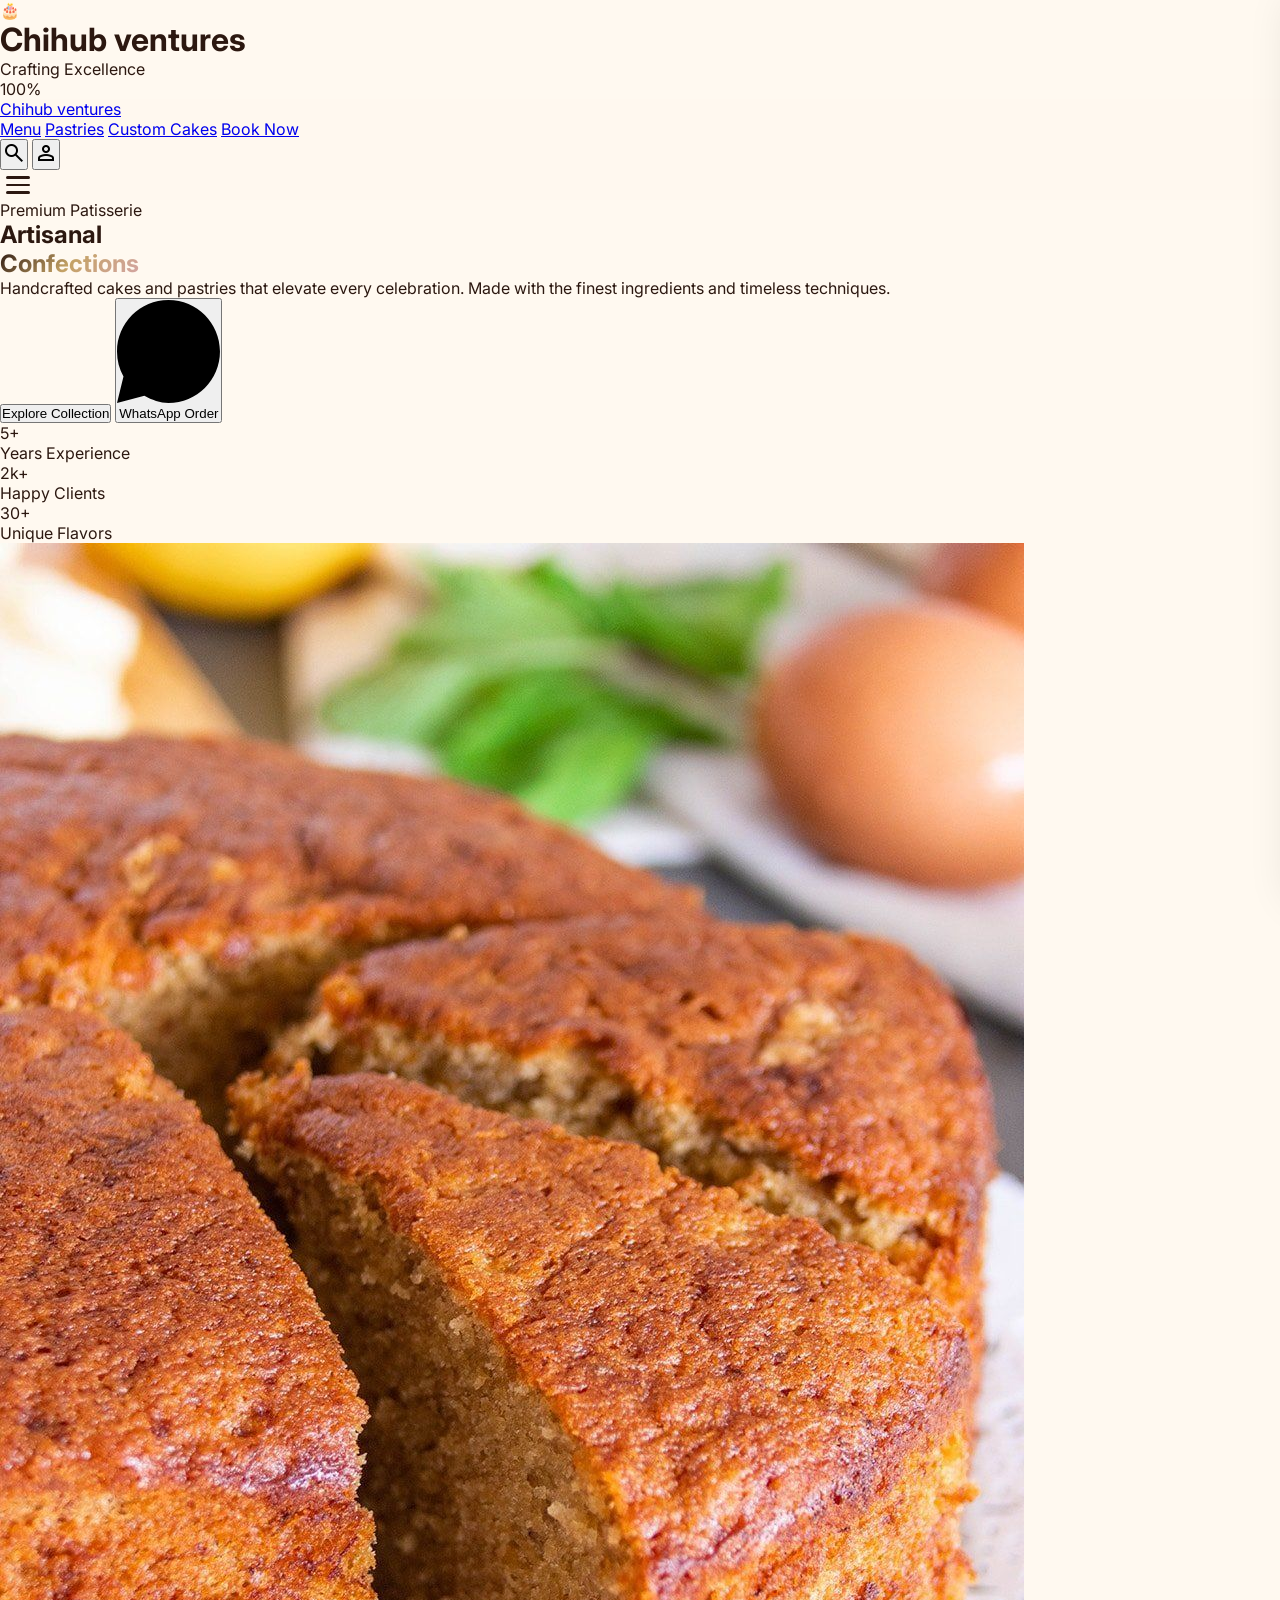
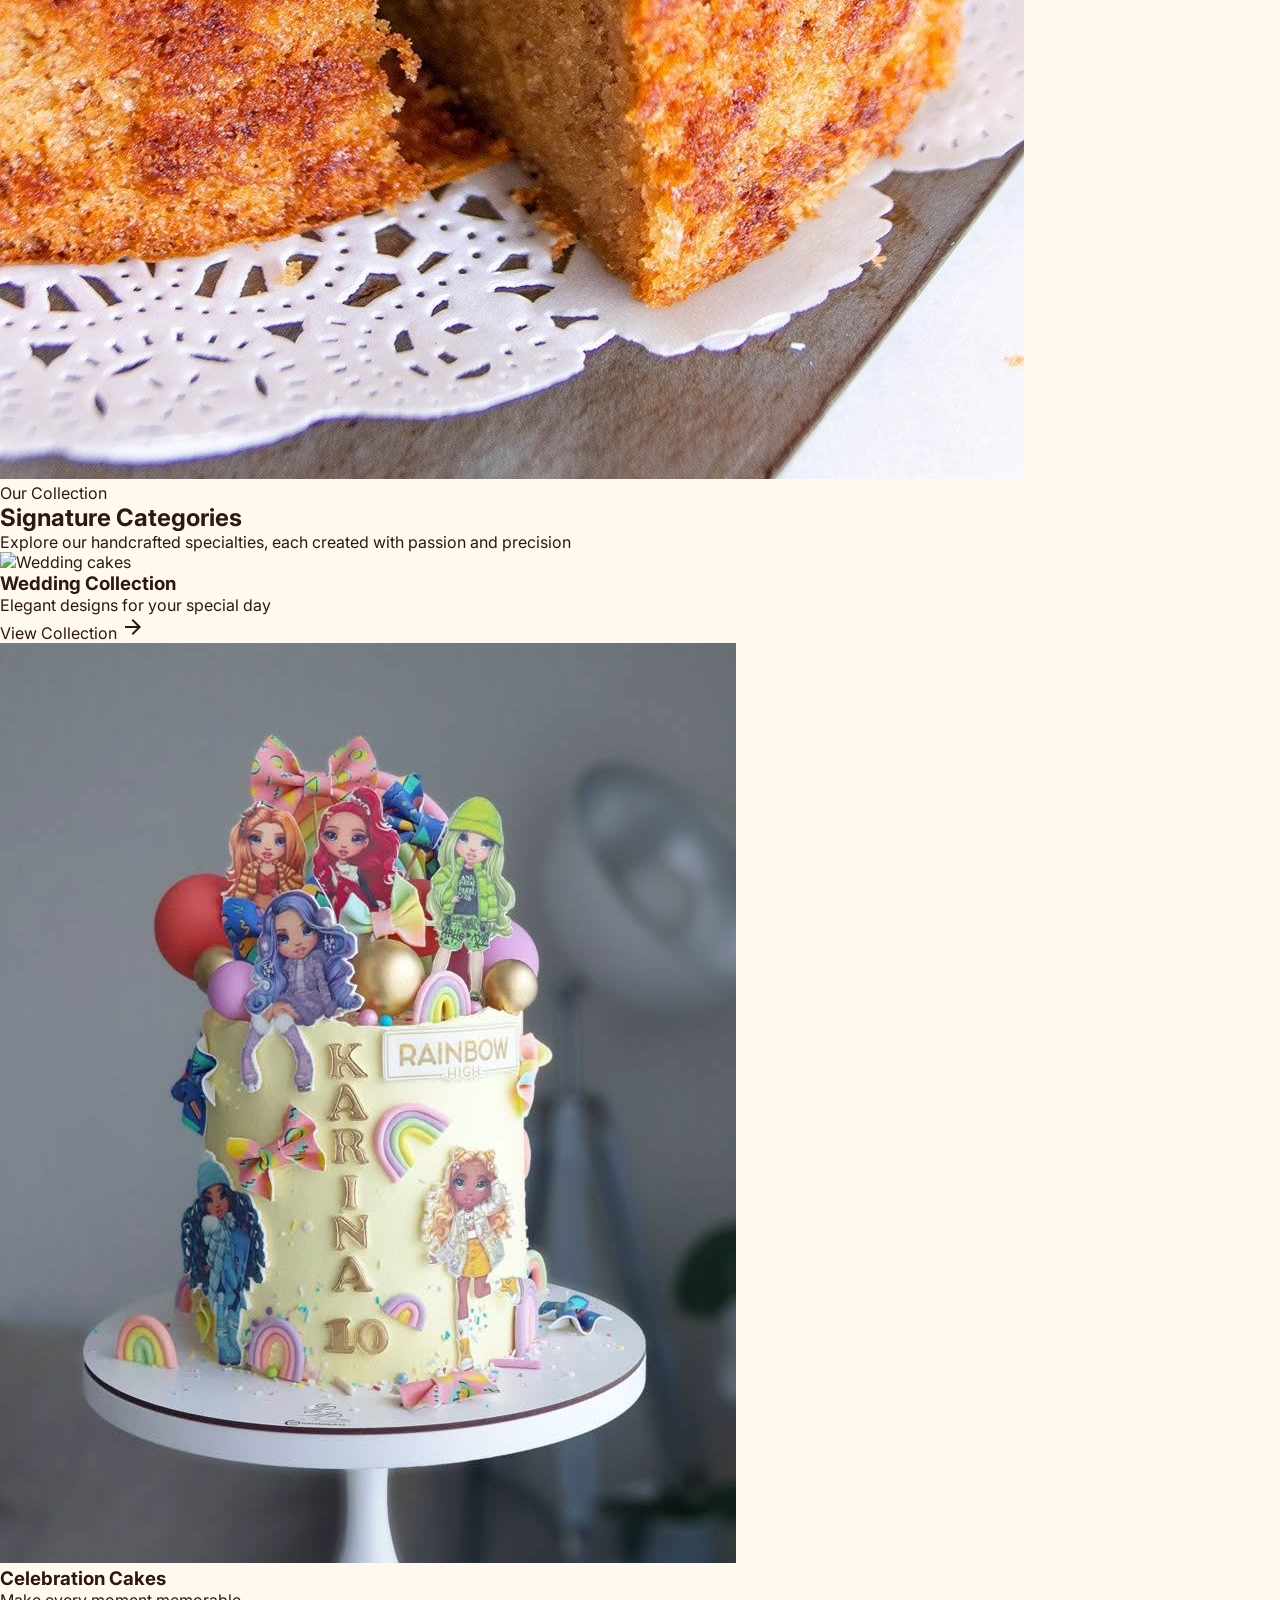
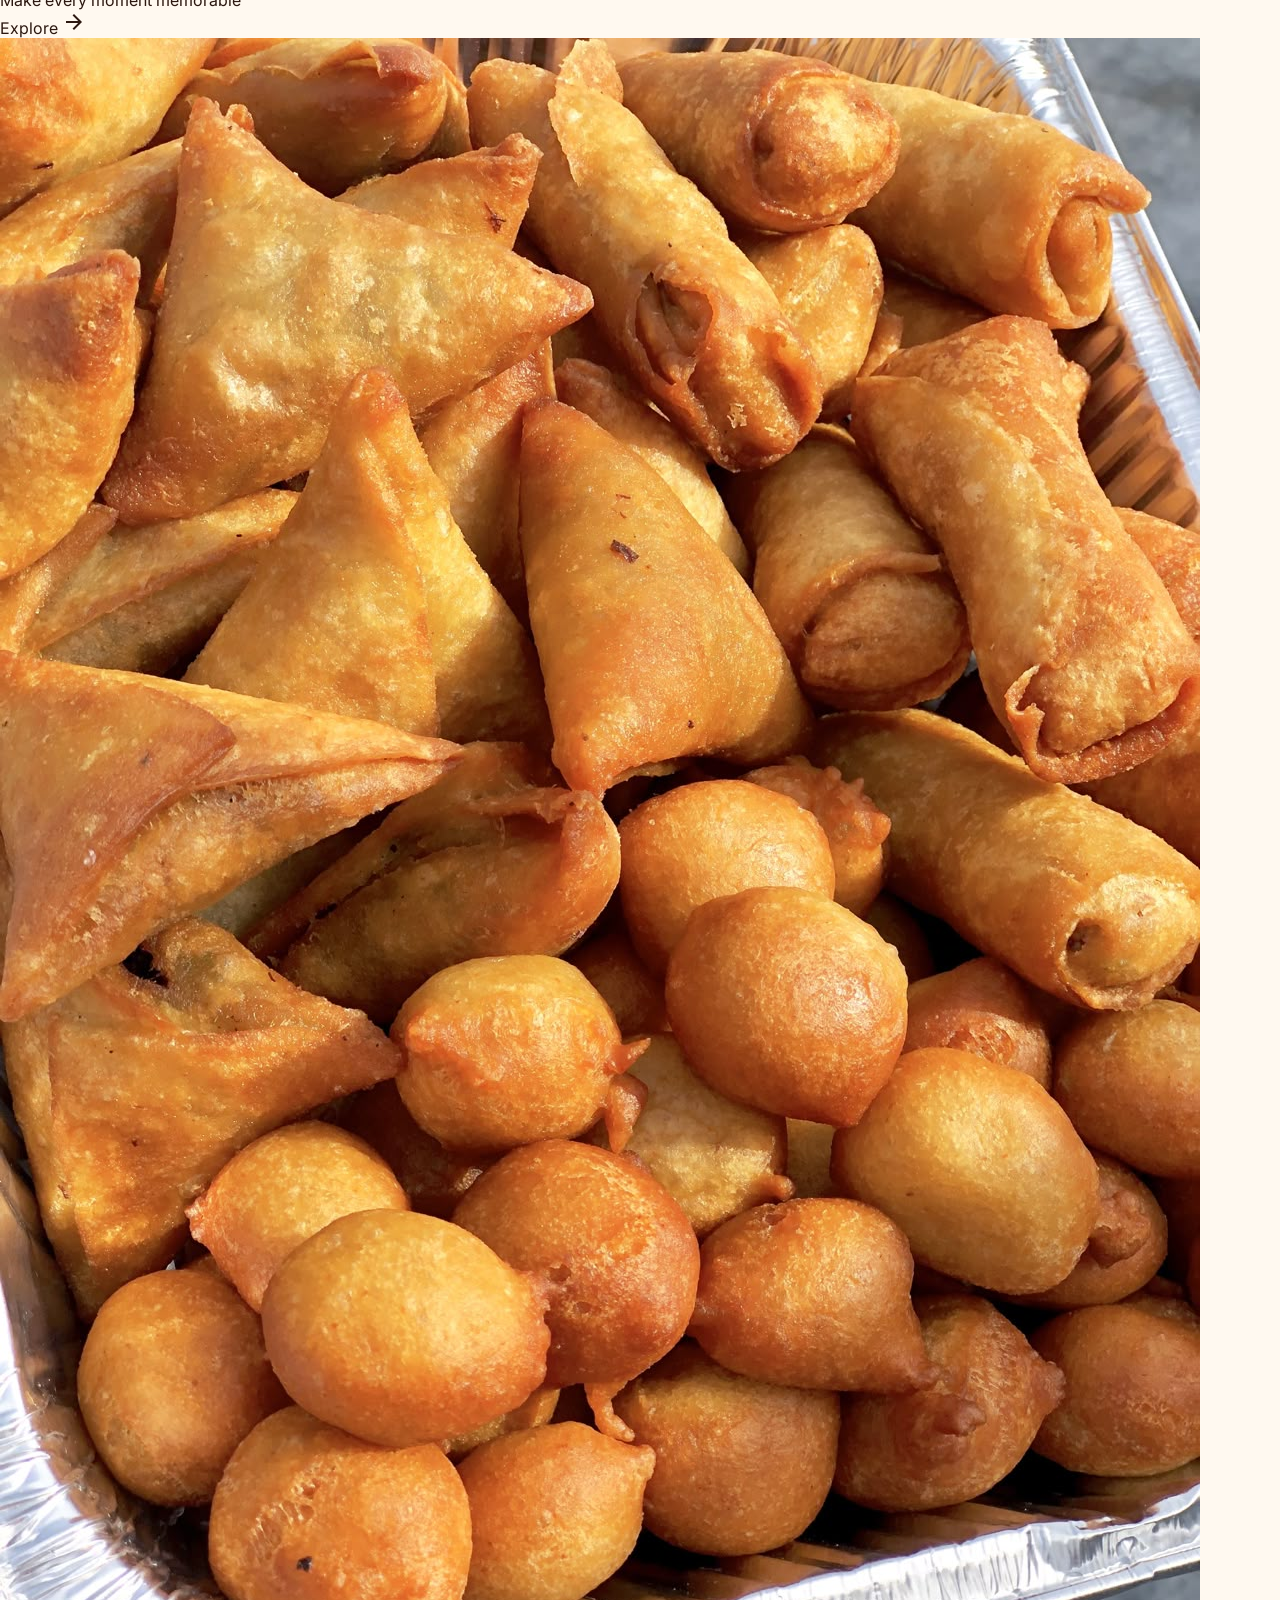
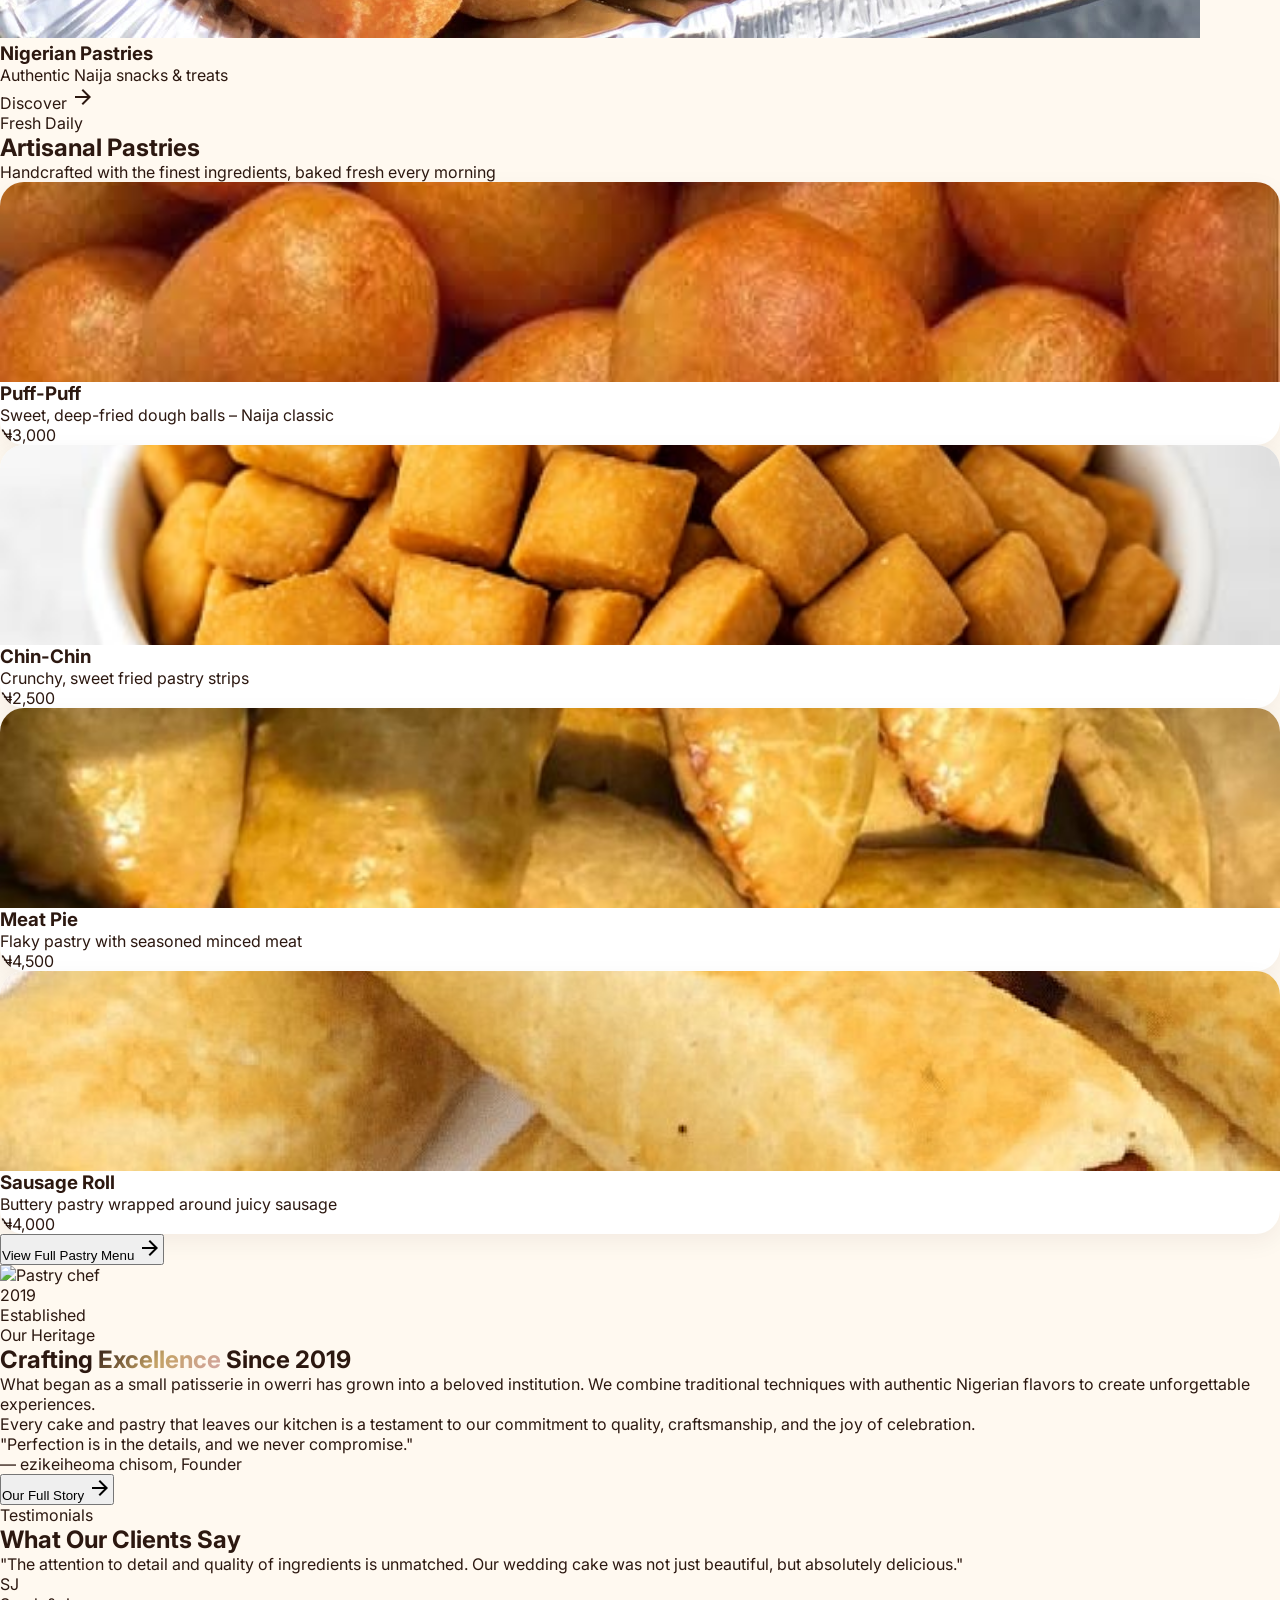
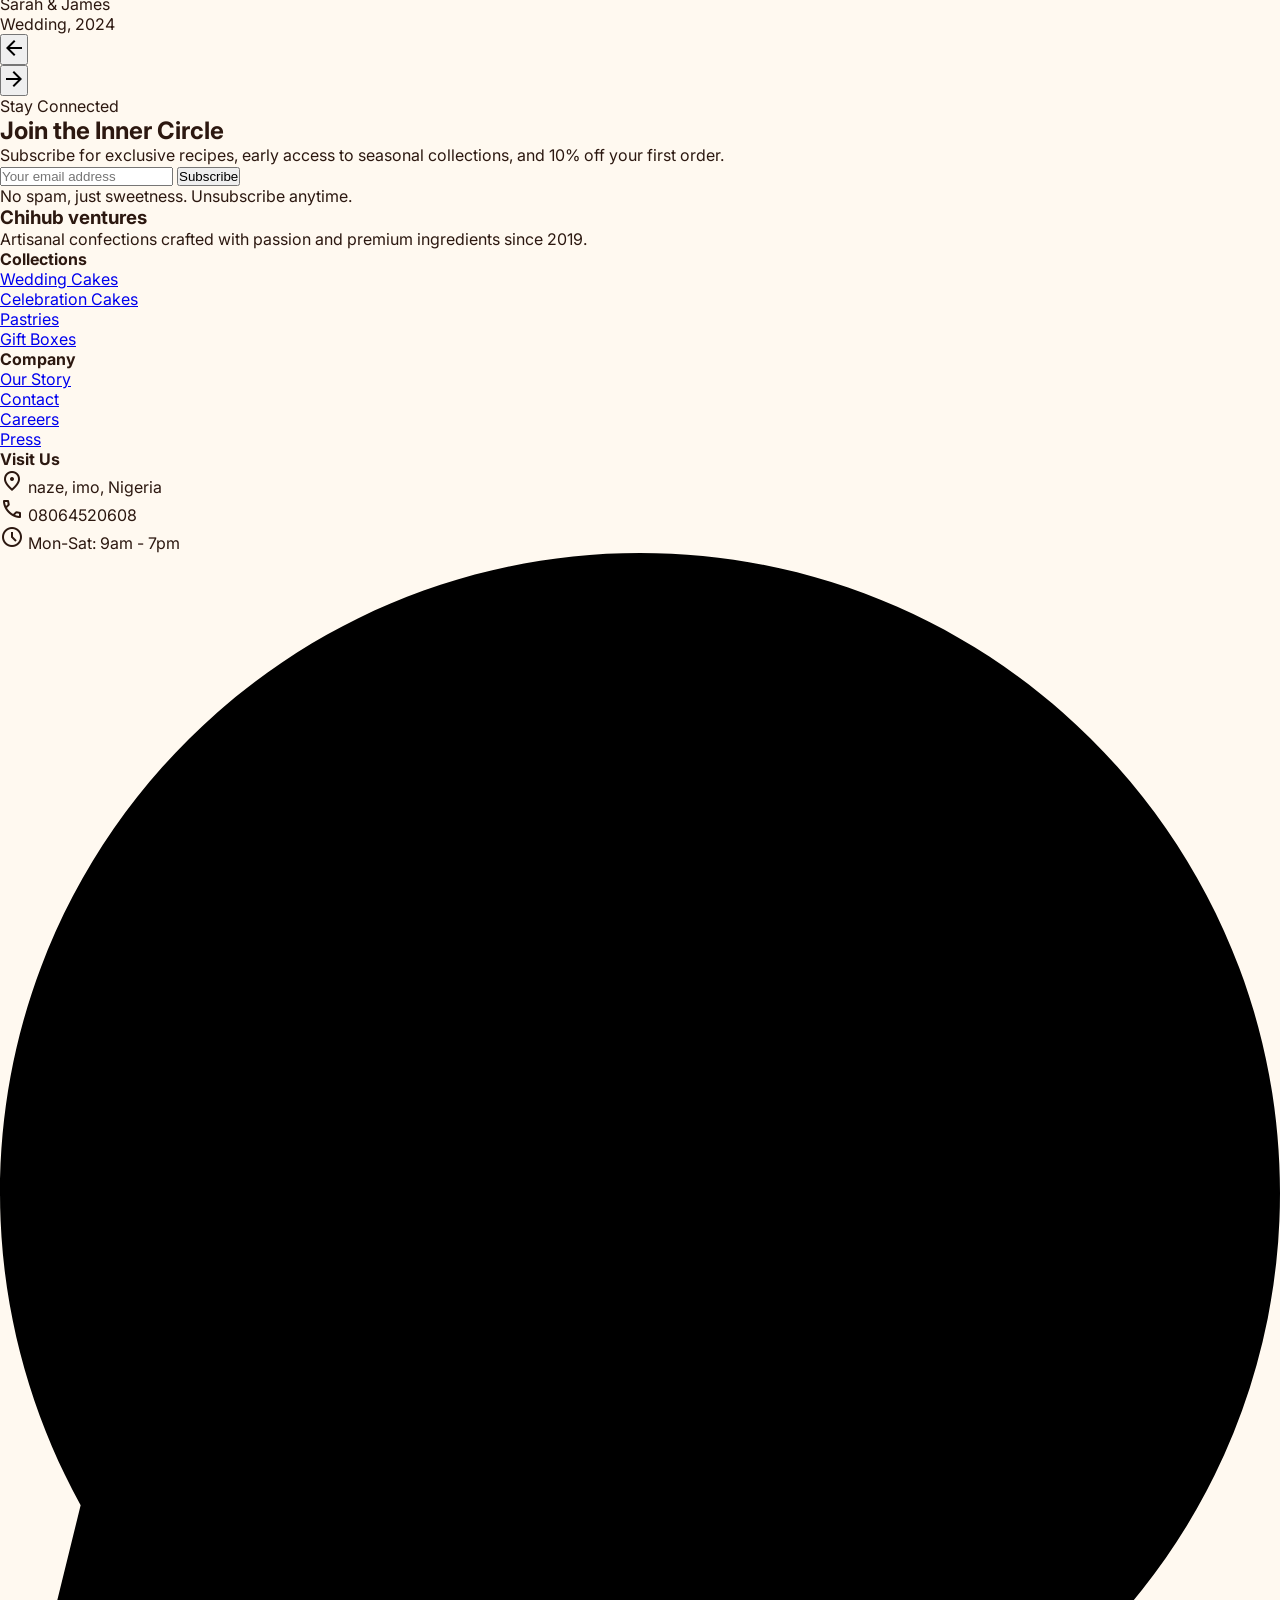
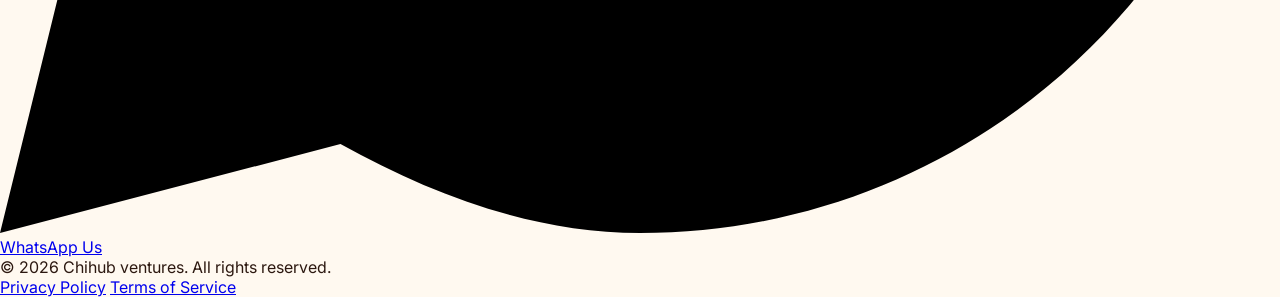
==== commit c09756bb: "made changes" ====
--- a/index.html
+++ b/index.html
@@ -5,8 +5,8 @@
     <meta content="width=device-width, initial-scale=1.0" name="viewport"/>
     <title>Chihub ventures | Artisanal Confections</title>
     <script src="https://cdn.tailwindcss.com?plugins=forms,container-queries"></script>
+    <link rel="stylesheet" href="./style.css">
     <link href="https://fonts.googleapis.com/css2?family=Libre+Caslon+Text:ital,wght@0,400;0,700;1,400&family=Plus+Jakarta+Sans:wght@300;400;500;600;700;800&family=Inter:wght@300;400;500;600;700;800;900&display=swap" rel="stylesheet"/>
-    <link rel="stylesheet" href="./style.css">
     <link href="https://fonts.googleapis.com/css2?family=Material+Symbols+Outlined:wght,FILL@100..700,0..1&display=swap" rel="stylesheet"/>
     <script id="tailwind-config">
         tailwind.config = {
@@ -121,34 +121,32 @@
         </div>
     </div>
 
-    <!-- WHATSAPP CONSULTATION MODAL -->
-    <div class="modal" id="consultationModal">
-        <div class="bg-white rounded-3xl shadow-2xl w-full max-w-lg mx-4 overflow-hidden relative" onclick="event.stopPropagation()">
-            <button onclick="closeConsultation()" class="absolute top-4 right-4 text-chocolate/50 hover:text-chocolate transition-colors z-10">
-                <span class="material-symbols-outlined">close</span>
-            </button>
-            <div class="bg-chocolate p-8 text-cream text-center">
-                <span class="text-5xl mb-4 block">🎂</span>
-                <h2 class="text-2xl font-display font-bold mb-2">Book a Consultation</h2>
-                <p class="text-cream/80 text-sm font-sans">Let's create something amazing together!</p>
-            </div>
-            <div class="p-8">
+    <!-- WHATSAPP CONSULTATION MODAL - REDESIGNED -->
+    <div class="modal" id="consultationModal" onclick="closeConsultation()">
+        <div class="modal-content" onclick="event.stopPropagation()">
+            <button class="close-btn" onclick="closeConsultation()">✕</button>
+            
+            <div class="modal-header">
+                <span class="icon">🎂</span>
+                <h2>Book a Consultation</h2>
+                <p>Let's create something amazing together!</p>
+            </div>
+            
+            <div class="modal-body">
                 <form id="consultationForm" class="space-y-4">
                     <div>
-                        <label class="block text-sm font-sans font-semibold text-chocolate mb-2">Your Name</label>
+                        <label for="consultName">Your Name</label>
                         <input type="text" id="consultName" required 
-                               class="w-full px-4 py-3 rounded-xl border border-chocolate/20 focus:border-caramel focus:outline-none transition-colors"
                                placeholder="Enter your full name"/>
                     </div>
                     <div>
-                        <label class="block text-sm font-sans font-semibold text-chocolate mb-2">Phone Number</label>
+                        <label for="consultPhone">Phone Number</label>
                         <input type="tel" id="consultPhone" required 
-                               class="w-full px-4 py-3 rounded-xl border border-chocolate/20 focus:border-caramel focus:outline-none transition-colors"
                                placeholder="e.g., 08012345678"/>
                     </div>
                     <div>
-                        <label class="block text-sm font-sans font-semibold text-chocolate mb-2">What do you need?</label>
-                        <select id="consultType" class="w-full px-4 py-3 rounded-xl border border-chocolate/20 focus:border-caramel focus:outline-none transition-colors">
+                        <label for="consultType">What do you need?</label>
+                        <select id="consultType">
                             <option value="Wedding Cake">Wedding Cake</option>
                             <option value="Birthday Cake">Birthday Cake</option>
                             <option value="Pastries">Nigerian Pastries</option>
@@ -158,24 +156,23 @@
                         </select>
                     </div>
                     <div>
-                        <label class="block text-sm font-sans font-semibold text-chocolate mb-2">Event Date</label>
-                        <input type="date" id="consultDate" 
-                               class="w-full px-4 py-3 rounded-xl border border-chocolate/20 focus:border-caramel focus:outline-none transition-colors"/>
+                        <label for="consultDate">Event Date</label>
+                        <input type="date" id="consultDate"/>
                     </div>
                     <div>
-                        <label class="block text-sm font-sans font-semibold text-chocolate mb-2">Additional Details</label>
+                        <label for="consultDetails">Additional Details</label>
                         <textarea id="consultDetails" rows="3"
-                                  class="w-full px-4 py-3 rounded-xl border border-chocolate/20 focus:border-caramel focus:outline-none transition-colors"
                                   placeholder="Any special requirements or preferences..."></textarea>
                     </div>
-                    <button type="submit" class="w-full bg-[#25D366] text-white py-4 rounded-xl font-sans font-semibold hover:bg-[#20bd5a] transition-all flex items-center justify-center gap-2">
-                        <svg viewBox="0 0 32 32" class="w-5 h-5 fill-current">
-                            <path d="M16 0C7.164 0 0 7.164 0 16c0 2.816 0.736 5.472 2.016 7.808L0 32l8.512-2.224C10.848 31.072 13.36 32 16 32c8.836 0 16-7.164 16-16S24.836 0 16 0z"/>
-                        </svg>
+                    <button type="submit" class="whatsapp-btn">
+                        <svg viewBox="0 0 32 32"><path d="M16 0C7.164 0 0 7.164 0 16c0 2.816 0.736 5.472 2.016 7.808L0 32l8.512-2.224C10.848 31.072 13.36 32 16 32c8.836 0 16-7.164 16-16S24.836 0 16 0z"/></svg>
                         Continue on WhatsApp
                     </button>
                 </form>
-                <p class="text-xs text-chocolate/40 text-center mt-4 font-sans">You'll be redirected to WhatsApp to complete your booking</p>
+            </div>
+            
+            <div class="modal-footer">
+                You'll be redirected to WhatsApp to complete your booking
             </div>
         </div>
     </div>
@@ -540,7 +537,7 @@
                     </div>
                     <div class="border-l-2 border-caramel pl-6 py-2">
                         <p class="text-lg font-display italic text-chocolate/80">"Perfection is in the details, and we never compromise."</p>
-                        <p class="text-sm font-sans text-chocolate/50 mt-2">— Marie Laurent, Founder</p>
+                        <p class="text-sm font-sans text-chocolate/50 mt-2">— ezikeiheoma chisom, Founder</p>
                     </div>
                     <button class="btn-primary bg-chocolate text-cream px-8 py-4 rounded-full text-sm font-sans font-semibold tracking-wider hover:bg-chocolate/90 transition-all inline-flex items-center gap-2 group">
                         Our Full Story
@@ -957,10 +954,12 @@
 
         function openConsultation() {
             document.getElementById('consultationModal').classList.add('active');
+            document.body.style.overflow = 'hidden';
         }
 
         function closeConsultation() {
             document.getElementById('consultationModal').classList.remove('active');
+            document.body.style.overflow = '';
         }
 
         document.getElementById('consultationForm').addEventListener('submit', function(e) {
@@ -976,15 +975,9 @@
             this.reset();
         });
 
-        document.getElementById('consultationModal').addEventListener('click', function(e) {
-            if (e.target === this) closeConsultation();
-        });
-
         // ==================== SEARCH ====================
         function openSearch() { document.getElementById('searchModal').classList.add('active'); document.getElementById('searchInput').focus(); }
         function closeSearch() { document.getElementById('searchModal').classList.remove('active'); document.getElementById('searchInput').value = ''; document.getElementById('searchResults').innerHTML = '<p class="text-chocolate/40 text-sm font-sans text-center">Start typing to search...</p>'; }
-        
-        document.getElementById('searchModal').addEventListener('click', function(e) { if (e.target === this) closeSearch(); });
         
         document.addEventListener('keydown', function(e) {
             if (e.key === 'Escape') { closeSearch(); closeConsultation(); closeProfile(); }
--- a/style.css
+++ b/style.css
@@ -107,10 +107,146 @@
     display: none;
     align-items: center;
     justify-content: center;
+    padding: 20px;
 }
 .modal.active {
     display: flex;
     animation: fadeIn 0.3s ease;
+}
+
+.modal-content {
+    background: white;
+    border-radius: 2rem;
+    max-width: 480px;
+    width: 100%;
+    max-height: 90vh;
+    overflow-y: auto;
+    position: relative;
+    animation: scaleIn 0.4s cubic-bezier(0.16, 1, 0.3, 1) forwards;
+    box-shadow: 0 25px 60px rgba(0,0,0,0.2);
+}
+
+.modal-content .close-btn {
+    position: sticky;
+    top: 12px;
+    float: right;
+    margin: 12px 16px 0 0;
+    background: rgba(44, 24, 16, 0.08);
+    border: none;
+    width: 40px;
+    height: 40px;
+    border-radius: 50%;
+    display: flex;
+    align-items: center;
+    justify-content: center;
+    cursor: pointer;
+    transition: all 0.2s ease;
+    font-size: 1.4rem;
+    color: red;
+    z-index: 10;
+    backdrop-filter: blur(8px);
+}
+.modal-content .close-btn:hover {
+    background: rgba(44, 24, 16, 0.15);
+    transform: rotate(90deg);
+}
+
+.modal-content .modal-header {
+    padding: 2rem 2rem 1.5rem;
+    text-align: center;
+    background: #2C1810;
+    color: #FFF9F0;
+    border-radius: 2rem 2rem 0 0;
+}
+.modal-content .modal-header .icon {
+    font-size: 3.5rem;
+    display: block;
+    margin-bottom: 0.5rem;
+}
+.modal-content .modal-header h2 {
+    font-family: 'Libre Caslon Text', serif;
+    font-size: 1.8rem;
+    font-weight: 700;
+}
+.modal-content .modal-header p {
+    opacity: 0.8;
+    font-size: 0.9rem;
+    margin-top: 0.25rem;
+}
+
+.modal-content .modal-body {
+    padding: 1.5rem 2rem 2rem;
+}
+
+.modal-content .modal-body label {
+    display: block;
+    font-size: 0.85rem;
+    font-weight: 600;
+    color: #2C1810;
+    margin-bottom: 0.4rem;
+}
+
+.modal-content .modal-body input,
+.modal-content .modal-body select,
+.modal-content .modal-body textarea {
+    width: 100%;
+    padding: 0.8rem 1rem;
+    border: 2px solid rgba(44, 24, 16, 0.1);
+    border-radius: 1rem;
+    font-family: 'Inter', sans-serif;
+    font-size: 0.95rem;
+    transition: all 0.2s ease;
+    background: #faf8f6;
+    color: #2C1810;
+}
+.modal-content .modal-body input:focus,
+.modal-content .modal-body select:focus,
+.modal-content .modal-body textarea:focus {
+    outline: none;
+    border-color: #C4A265;
+    background: white;
+    box-shadow: 0 0 0 4px rgba(196, 162, 101, 0.1);
+}
+
+.modal-content .modal-body textarea {
+    resize: vertical;
+    min-height: 80px;
+}
+
+.modal-content .modal-body .whatsapp-btn {
+    width: 100%;
+    padding: 1rem;
+    background: #25D366;
+    color: white;
+    border: none;
+    border-radius: 1rem;
+    font-family: 'Inter', sans-serif;
+    font-weight: 600;
+    font-size: 1rem;
+    cursor: pointer;
+    transition: all 0.2s ease;
+    display: flex;
+    align-items: center;
+    justify-content: center;
+    gap: 0.5rem;
+}
+.modal-content .modal-body .whatsapp-btn:hover {
+    background: #1da851;
+    transform: translateY(-2px);
+    box-shadow: 0 8px 25px rgba(37, 211, 102, 0.3);
+}
+
+.modal-content .modal-body .whatsapp-btn svg {
+    width: 24px;
+    height: 24px;
+    fill: currentColor;
+}
+
+.modal-content .modal-footer {
+    padding: 0 2rem 1.5rem;
+    text-align: center;
+    font-size: 0.75rem;
+    color: rgba(44, 24, 16, 0.3);
 }
 
 .search-results {
@@ -392,4 +528,73 @@
 }
 .hamburger-btn.active span:nth-child(3) {
     transform: rotate(-45deg) translate(5px, -5px);
+}
+
+/* Responsive modal adjustments */
+@media (max-width: 640px) {
+    .modal-content {
+        max-width: 100%;
+        margin: 0 12px;
+        border-radius: 1.5rem;
+        max-height: 85vh;
+    }
+    .modal-content .modal-header {
+        padding: 1.5rem 1.5rem 1.2rem;
+        border-radius: 1.5rem 1.5rem 0 0;
+    }
+    .modal-content .modal-header .icon {
+        font-size: 2.8rem;
+    }
+    .modal-content .modal-header h2 {
+        font-size: 1.5rem;
+    }
+    .modal-content .modal-body {
+        padding: 1.2rem 1.5rem 1.5rem;
+    }
+    .modal-content .modal-body input,
+    .modal-content .modal-body select,
+    .modal-content .modal-body textarea {
+        padding: 0.7rem 0.9rem;
+        font-size: 0.9rem;
+    }
+    .modal-content .close-btn {
+        top: 8px;
+        margin: 8px 12px 0 0;
+        width: 36px;
+        height: 36px;
+        font-size: 1.2rem;
+    }
+    .modal-content .modal-footer {
+        padding: 0 1.5rem 1.2rem;
+        font-size: 0.7rem;
+    }
+}
+
+@media (max-width: 380px) {
+    .modal-content .modal-header {
+        padding: 1.2rem 1rem 1rem;
+    }
+    .modal-content .modal-header .icon {
+        font-size: 2.2rem;
+    }
+    .modal-content .modal-header h2 {
+        font-size: 1.3rem;
+    }
+    .modal-content .modal-body {
+        padding: 1rem 1rem 1.2rem;
+    }
+    .modal-content .modal-body input,
+    .modal-content .modal-body select,
+    .modal-content .modal-body textarea {
+        padding: 0.6rem 0.8rem;
+        font-size: 0.85rem;
+        border-radius: 0.8rem;
+    }
+    .modal-content .close-btn {
+        width: 32px;
+        height: 32px;
+        font-size: 1rem;
+        top: 6px;
+        margin: 6px 8px 0 0;
+    }
 }
